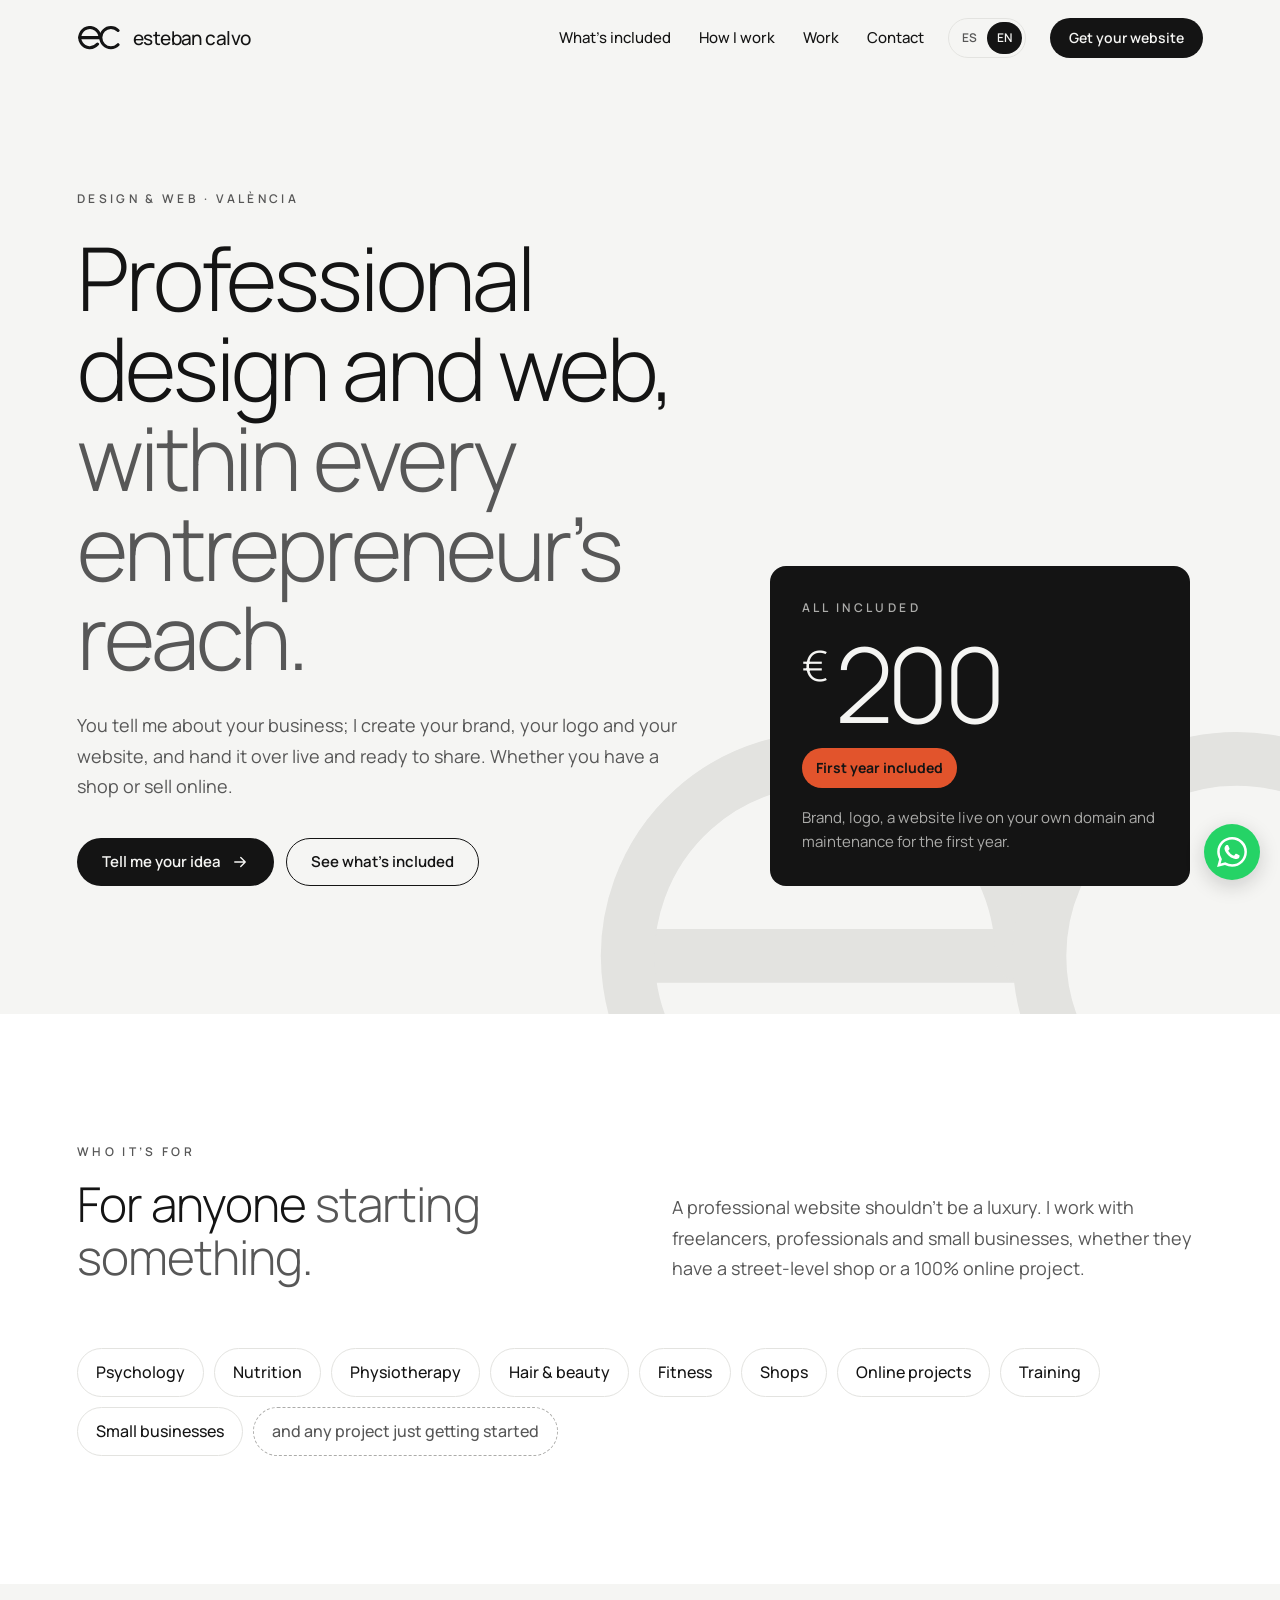
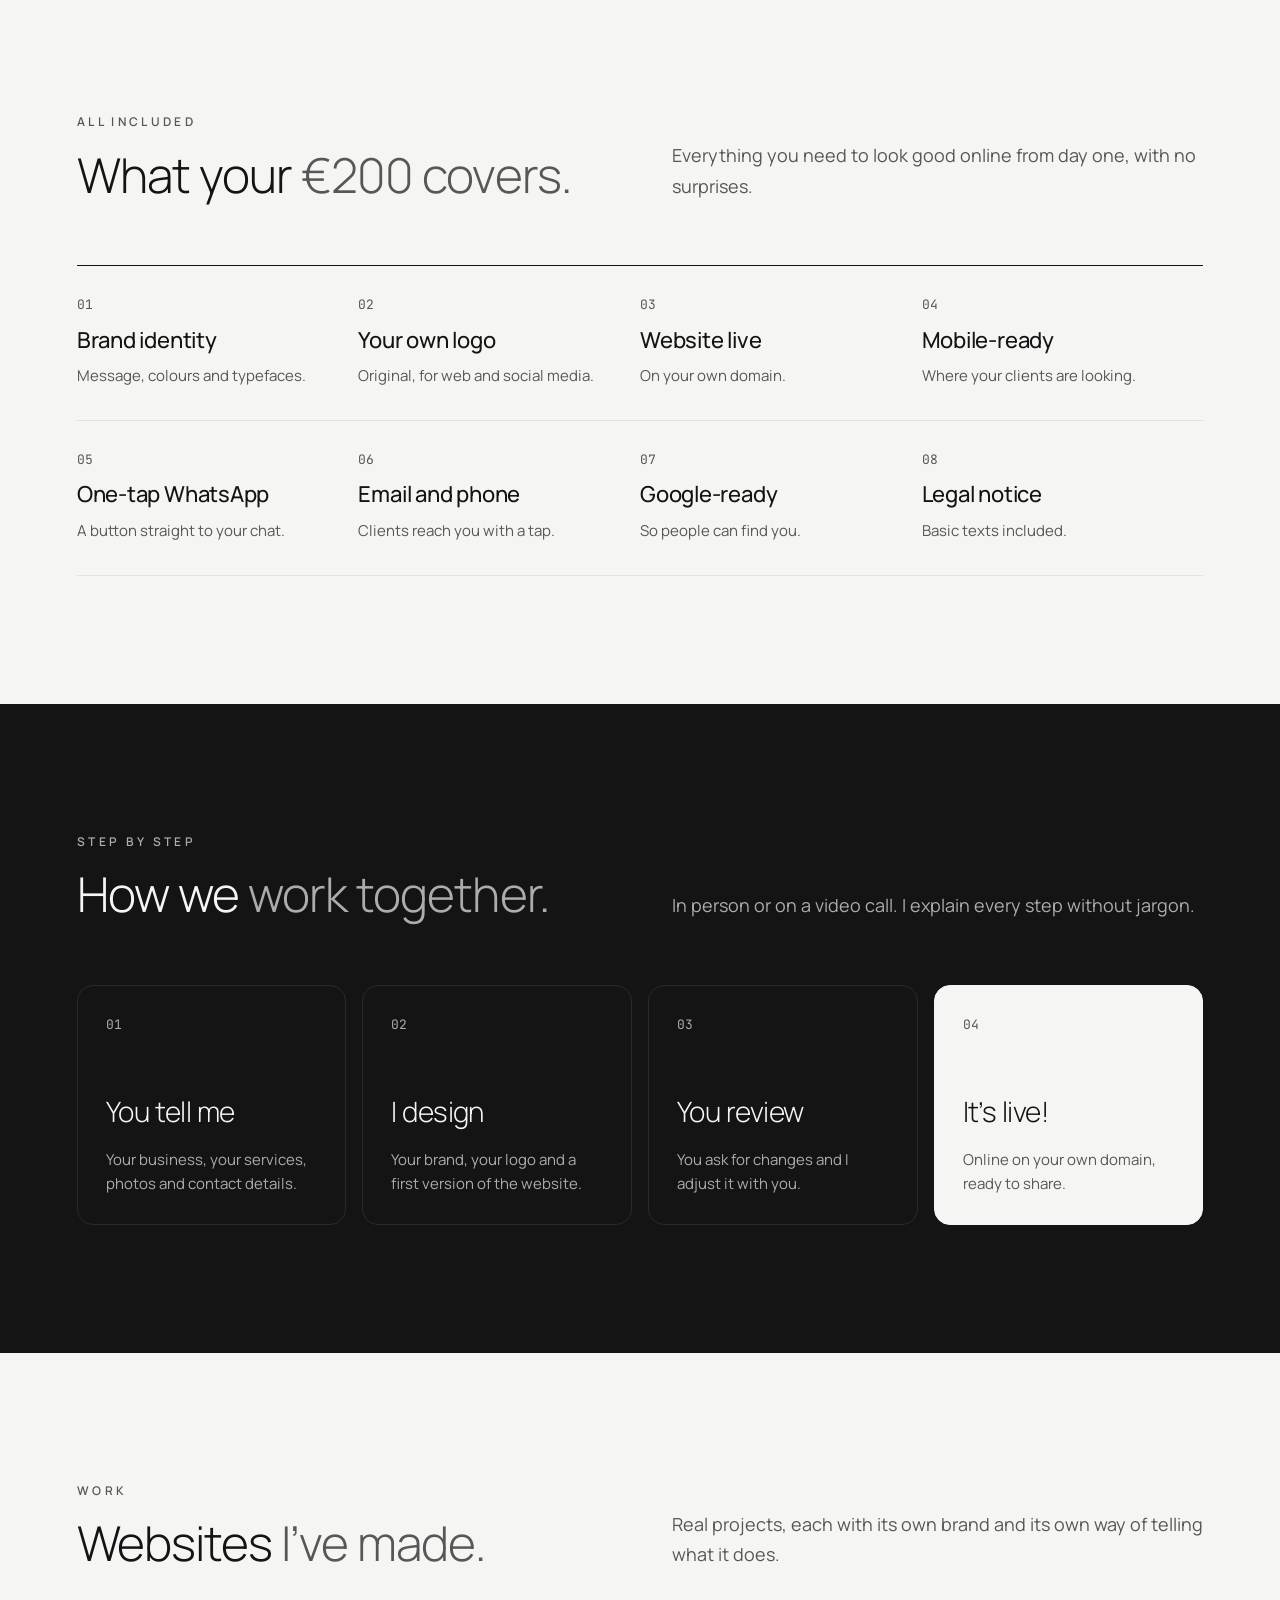
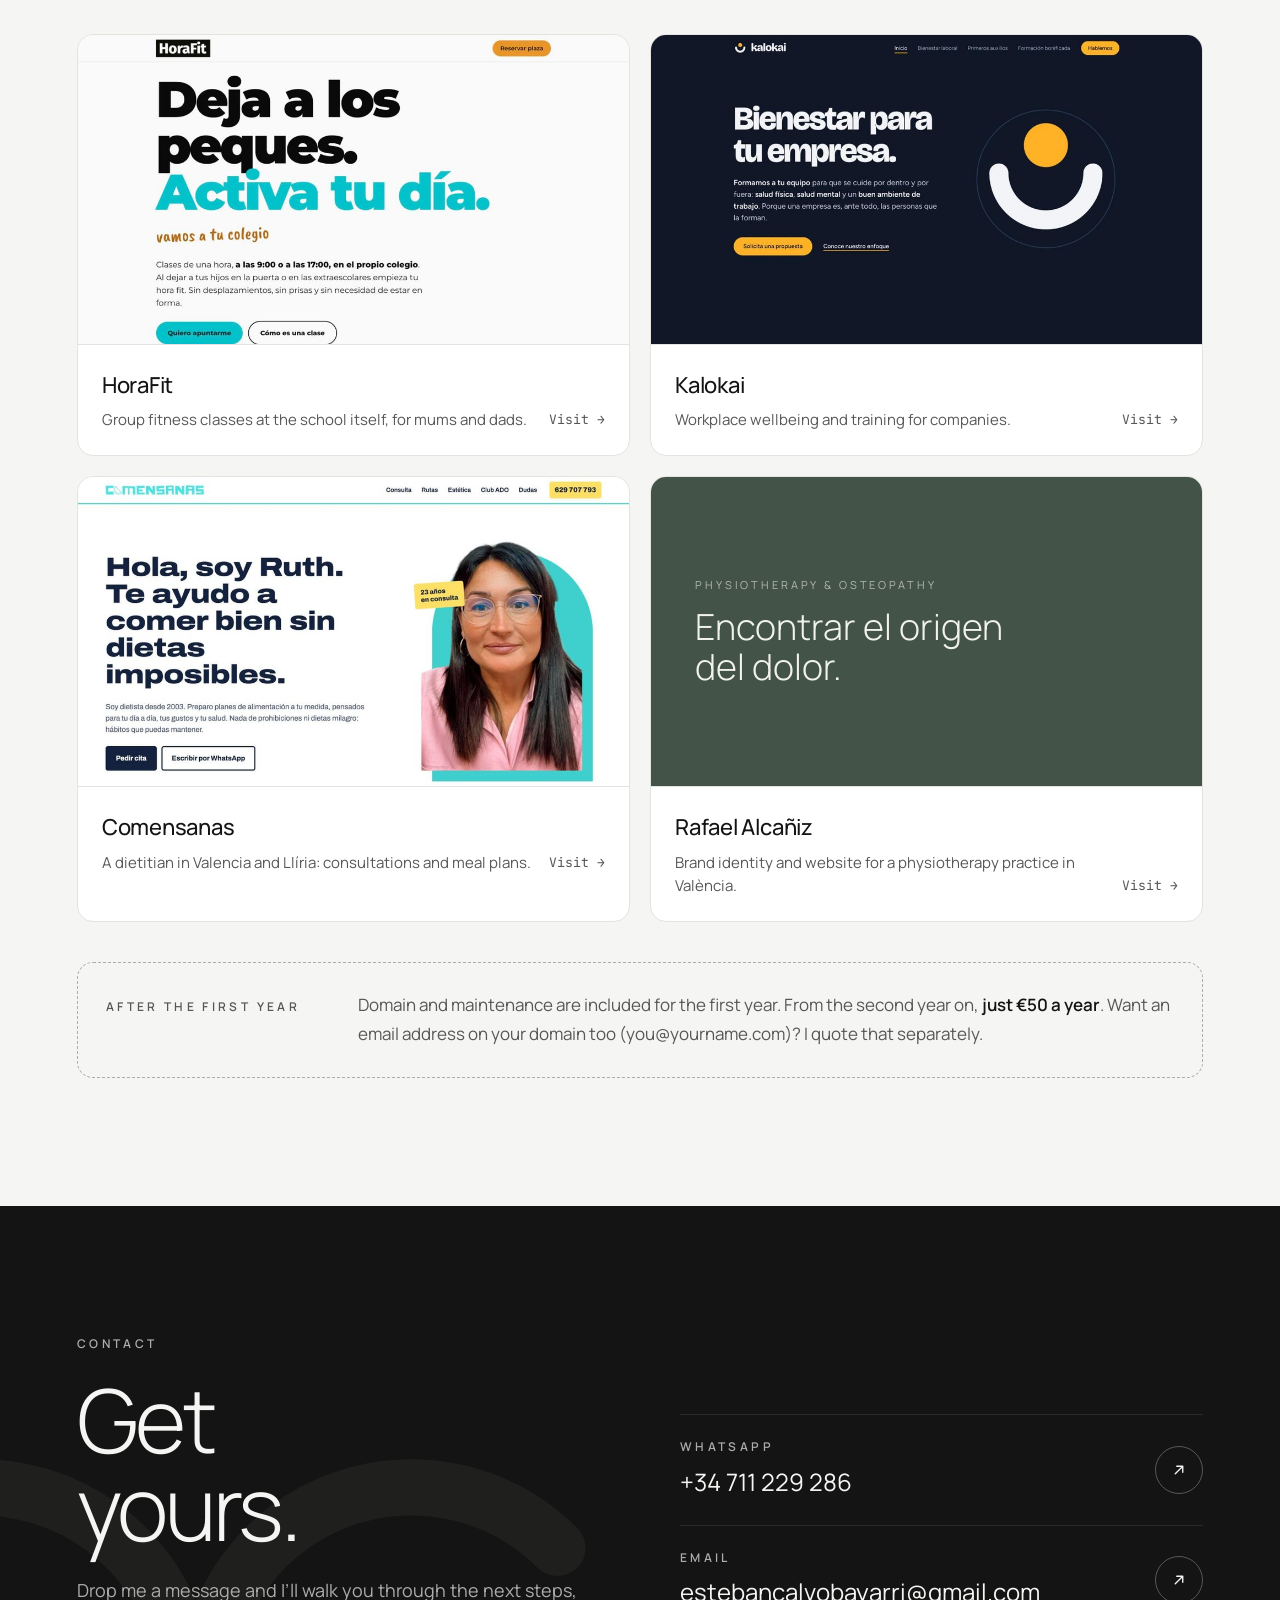
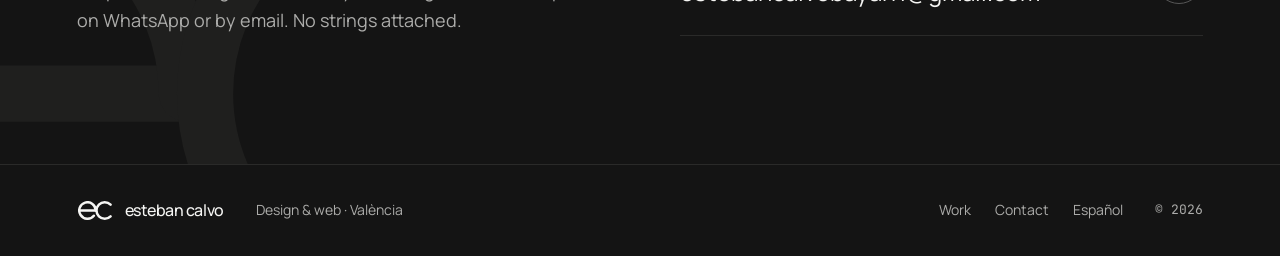
==== en/index.html @ 4e52b142 "Usar el logo oficial de WhatsApp en el botón flotante" ====
<!doctype html>
<html lang="en" class="no-js">
<head>
  <meta charset="utf-8">
  <meta name="viewport" content="width=device-width, initial-scale=1">
  <title>Esteban Calvo · Professional design and web for entrepreneurs</title>
  <meta name="description" content="Brand, logo and a professional website live on your own domain for €200, all included. For freelancers, small businesses and online projects.">
  <meta name="theme-color" content="#F5F5F3">
  <link rel="icon" href="../assets/img/favicon.svg" type="image/svg+xml">
  <link rel="alternate" hreflang="es" href="https://ecwebdesign.es/">
  <link rel="alternate" hreflang="en" href="https://ecwebdesign.es/en/">
  <meta property="og:title" content="Esteban Calvo · Design &amp; web">
  <meta property="og:description" content="Professional design and web, within every entrepreneur’s reach.">
  <meta property="og:type" content="website">
  <link rel="preconnect" href="https://fonts.googleapis.com">
  <link rel="preconnect" href="https://fonts.gstatic.com" crossorigin>
  <link href="https://fonts.googleapis.com/css2?family=Manrope:wght@300;400;500;600;700&family=JetBrains+Mono:wght@400;500&display=swap" rel="stylesheet">
  <link rel="stylesheet" href="../assets/css/tokens.css">
  <link rel="stylesheet" href="../assets/css/styles.css">
</head>
<body>
  <a class="skip" href="#content">Skip to content</a>

  <header class="header">
    <div class="wrap header__in">
      <a class="logo" href="#home" aria-label="esteban calvo, home">
        <svg viewBox="4 16 144 76" aria-hidden="true"><g fill="none" stroke="currentColor" stroke-width="10" stroke-linecap="round"><path d="M13 54H79"/><path d="M79 54A33 33 0 1 0 71.3 75.2"/><path d="M138.3 30.7A33 33 0 1 0 138.3 77.3"/></g></svg>
        <span>esteban calvo</span>
      </a>
      <nav class="nav" aria-label="Main">
        <a href="#included">What’s included</a>
        <a href="#process">How I work</a>
        <a href="#work">Work</a>
        <a href="#contact">Contact</a>
      </nav>
      <div class="lang" aria-label="Language">
        <a href="../" hreflang="es" lang="es">ES</a>
        <span aria-current="true">EN</span>
      </div>
      <a class="btn btn--primary btn--sm" href="#contact">Get your website</a>
      <button class="menu-btn" type="button" aria-expanded="false" aria-controls="mobile-nav" aria-label="Open menu">
        <svg viewBox="0 0 24 24" fill="none" stroke="currentColor" stroke-width="1.8" stroke-linecap="round" aria-hidden="true"><path d="M4 8h16M4 16h16"/></svg>
      </button>
    </div>
    <div class="wrap mobile-nav" id="mobile-nav">
      <a href="#included">What’s included</a>
      <a href="#process">How I work</a>
      <a href="#work">Work</a>
      <a href="#contact">Contact</a>
      <a class="btn btn--primary" href="#contact">Get your website</a>
    </div>
  </header>

  <main id="content">
    <section class="hero" id="home">
      <svg class="hero__mark" viewBox="4 16 144 76" aria-hidden="true"><g fill="none" stroke="currentColor" stroke-width="9" stroke-linecap="round"><path d="M13 54H79"/><path d="M79 54A33 33 0 1 0 71.3 75.2"/><path d="M138.3 30.7A33 33 0 1 0 138.3 77.3"/></g></svg>
      <div class="wrap hero__grid">
        <div>
          <p class="label">Design &amp; web · València</p>
          <h1 class="hero__title">Professional design and web, <span class="soft">within every entrepreneur’s reach.</span></h1>
          <p class="lead">You tell me about your business; I create your brand, your logo and your website, and hand it over live and ready to share. Whether you have a shop or sell online.</p>
          <div class="hero__actions">
            <a class="btn btn--primary" href="#contact">Tell me your idea
              <svg viewBox="0 0 24 24" fill="none" stroke="currentColor" stroke-width="1.8" stroke-linecap="round" stroke-linejoin="round" aria-hidden="true"><path d="M5 12h14M13 6l6 6-6 6"/></svg>
            </a>
            <a class="btn btn--ghost" href="#included">See what’s included</a>
          </div>
        </div>

        <aside class="price reveal" aria-label="Price">
          <span class="label">All included</span>
          <div class="price__amount"><small>€</small>200</div>
          <span class="price__badge">First year included</span>
          <p>Brand, logo, a website live on your own domain and maintenance for the first year.</p>
        </aside>
      </div>
    </section>

    <section class="section section--white" aria-labelledby="t-who">
      <div class="wrap">
        <div class="section-head section-head--split">
          <div>
            <p class="label">Who it’s for</p>
            <h2 class="h2" id="t-who" style="margin-top:16px">For anyone <span class="soft">starting something.</span></h2>
          </div>
          <p class="lead">A professional website shouldn’t be a luxury. I work with freelancers, professionals and small businesses, whether they have a street-level shop or a 100% online project.</p>
        </div>
        <ul class="chips reveal" role="list" style="list-style:none;margin:0;padding:0">
          <li class="chip">Psychology</li>
          <li class="chip">Nutrition</li>
          <li class="chip">Physiotherapy</li>
          <li class="chip">Hair &amp; beauty</li>
          <li class="chip">Fitness</li>
          <li class="chip">Shops</li>
          <li class="chip">Online projects</li>
          <li class="chip">Training</li>
          <li class="chip">Small businesses</li>
          <li class="chip chip--muted">and any project just getting started</li>
        </ul>
      </div>
    </section>

    <section class="section" id="included" aria-labelledby="t-included">
      <div class="wrap">
        <div class="section-head section-head--split">
          <div>
            <p class="label">All included</p>
            <h2 class="h2" id="t-included" style="margin-top:16px">What your <span class="soft">€200 covers.</span></h2>
          </div>
          <p class="lead">Everything you need to look good online from day one, with no surprises.</p>
        </div>
        <div class="features reveal">
          <div class="feature"><span class="mono">01</span><h3>Brand identity</h3><p>Message, colours and typefaces.</p></div>
          <div class="feature"><span class="mono">02</span><h3>Your own logo</h3><p>Original, for web and social media.</p></div>
          <div class="feature"><span class="mono">03</span><h3>Website live</h3><p>On your own domain.</p></div>
          <div class="feature"><span class="mono">04</span><h3>Mobile-ready</h3><p>Where your clients are looking.</p></div>
          <div class="feature"><span class="mono">05</span><h3>One-tap WhatsApp</h3><p>A button straight to your chat.</p></div>
          <div class="feature"><span class="mono">06</span><h3>Email and phone</h3><p>Clients reach you with a tap.</p></div>
          <div class="feature"><span class="mono">07</span><h3>Google-ready</h3><p>So people can find you.</p></div>
          <div class="feature"><span class="mono">08</span><h3>Legal notice</h3><p>Basic texts included.</p></div>
        </div>
      </div>
    </section>

    <section class="section section--dark" id="process" aria-labelledby="t-process">
      <div class="wrap">
        <div class="section-head section-head--split">
          <div>
            <p class="label">Step by step</p>
            <h2 class="h2" id="t-process" style="margin-top:16px">How we <span class="soft">work together.</span></h2>
          </div>
          <p class="lead">In person or on a video call. I explain every step without jargon.</p>
        </div>
        <ol class="steps reveal">
          <li class="step"><span class="step__n">01</span><h3>You tell me</h3><p>Your business, your services, photos and contact details.</p></li>
          <li class="step"><span class="step__n">02</span><h3>I design</h3><p>Your brand, your logo and a first version of the website.</p></li>
          <li class="step"><span class="step__n">03</span><h3>You review</h3><p>You ask for changes and I adjust it with you.</p></li>
          <li class="step"><span class="step__n">04</span><h3>It’s live!</h3><p>Online on your own domain, ready to share.</p></li>
        </ol>
      </div>
    </section>

    <section class="section" id="work" aria-labelledby="t-work">
      <div class="wrap">
        <div class="section-head section-head--split">
          <div>
            <p class="label">Work</p>
            <h2 class="h2" id="t-work" style="margin-top:16px">Websites <span class="soft">I’ve made.</span></h2>
          </div>
          <p class="lead">Real projects, each with its own brand and its own way of telling what it does.</p>
        </div>
        <div class="works">
          <a class="work reveal" href="https://www.hora-fit.es" target="_blank" rel="noopener">
            <div class="work__media"><img src="../img/ejemplo-horafit.jpg" alt="HoraFit website home page" width="1000" height="562" loading="lazy"></div>
            <div class="work__body"><div><h3>HoraFit</h3><p>Group fitness classes at the school itself, for mums and dads.</p></div><span class="work__go">Visit →</span></div>
          </a>
          <a class="work reveal" href="https://www.kalokai.es" target="_blank" rel="noopener">
            <div class="work__media"><img src="../img/ejemplo-kalokai.jpg" alt="Kalokai website home page" width="1000" height="562" loading="lazy"></div>
            <div class="work__body"><div><h3>Kalokai</h3><p>Workplace wellbeing and training for companies.</p></div><span class="work__go">Visit →</span></div>
          </a>
          <a class="work reveal" href="https://estebancalvobayarri.github.io/Comensanas2/" target="_blank" rel="noopener">
            <div class="work__media"><img src="../img/ejemplo-comensanas.jpg" alt="Comensanas website home page" width="1000" height="562" loading="lazy"></div>
            <div class="work__body"><div><h3>Comensanas</h3><p>A dietitian in Valencia and Llíria: consultations and meal plans.</p></div><span class="work__go">Visit →</span></div>
          </a>
          <a class="work reveal" href="https://estebancalvobayarri.github.io/RafaAlca-iz/" target="_blank" rel="noopener">
            <div class="work__media work__media--rafa"><small>Physiotherapy &amp; osteopathy</small><strong>Encontrar el origen<br>del dolor.</strong></div>
            <div class="work__body"><div><h3>Rafael Alcañiz</h3><p>Brand identity and website for a physiotherapy practice in València.</p></div><span class="work__go">Visit →</span></div>
          </a>
        </div>

        <div class="note reveal">
          <span class="label">After the first year</span>
          <p>Domain and maintenance are included for the first year. From the second year on, <strong>just €50 a year</strong>. Want an email address on your domain too (you@yourname.com)? I quote that separately.</p>
        </div>
      </div>
    </section>

    <section class="section section--dark contact" id="contact" aria-labelledby="t-contact">
      <svg class="contact__mark" viewBox="4 16 144 76" aria-hidden="true"><g fill="none" stroke="currentColor" stroke-width="9" stroke-linecap="round"><path d="M13 54H79"/><path d="M79 54A33 33 0 1 0 71.3 75.2"/><path d="M138.3 30.7A33 33 0 1 0 138.3 77.3"/></g></svg>
      <div class="wrap contact__grid">
        <div>
          <p class="label">Contact</p>
          <h2 class="contact__title" id="t-contact">Get<br>yours.</h2>
          <p class="lead">Drop me a message and I’ll walk you through the next steps, on WhatsApp or by email. No strings attached.</p>
        </div>
        <div class="contact__list">
          <a class="contact__row" href="https://wa.me/34711229286?text=Hi%20Esteban%2C%20I%27m%20interested%20in%20a%20website" target="_blank" rel="noopener">
            <div><span class="label">WhatsApp</span><strong>+34 711 229 286</strong></div>
            <span class="contact__arrow" aria-hidden="true"><svg viewBox="0 0 24 24" fill="none" stroke="currentColor" stroke-width="1.8" stroke-linecap="round" stroke-linejoin="round"><path d="M7 17L17 7M9 7h8v8"/></svg></span>
          </a>
          <a class="contact__row" href="mailto:estebancalvobayarri@gmail.com">
            <div><span class="label">Email</span><strong>estebancalvobayarri@gmail.com</strong></div>
            <span class="contact__arrow" aria-hidden="true"><svg viewBox="0 0 24 24" fill="none" stroke="currentColor" stroke-width="1.8" stroke-linecap="round" stroke-linejoin="round"><path d="M7 17L17 7M9 7h8v8"/></svg></span>
          </a>
        </div>
      </div>
    </section>
  </main>

  <footer class="footer">
    <div class="wrap footer__in">
      <a class="logo" href="#home" aria-label="esteban calvo, back to top">
        <svg viewBox="4 16 144 76" aria-hidden="true"><g fill="none" stroke="currentColor" stroke-width="10" stroke-linecap="round"><path d="M13 54H79"/><path d="M79 54A33 33 0 1 0 71.3 75.2"/><path d="M138.3 30.7A33 33 0 1 0 138.3 77.3"/></g></svg>
        <span>esteban calvo</span>
      </a>
      <span>Design &amp; web · València</span>
      <nav aria-label="Footer">
        <a href="#work">Work</a>
        <a href="#contact">Contact</a>
        <a href="../" hreflang="es" lang="es">Español</a>
      </nav>
      <span class="mono">© <span id="year">2026</span></span>
    </div>
  </footer>

  <a class="wa-float" href="https://wa.me/34711229286?text=Hi%20Esteban%2C%20I%27m%20interested%20in%20a%20website" target="_blank" rel="noopener" aria-label="Message on WhatsApp">
    <svg viewBox="0 0 24 24" fill="currentColor" aria-hidden="true" focusable="false"><path d="M17.472 14.382c-.297-.149-1.758-.867-2.03-.967-.273-.099-.471-.148-.67.15-.197.297-.767.966-.94 1.164-.173.199-.347.223-.644.075-.297-.15-1.255-.463-2.39-1.475-.883-.788-1.48-1.761-1.653-2.059-.173-.297-.018-.458.13-.606.134-.133.298-.347.446-.52.149-.174.198-.298.298-.497.099-.198.05-.371-.025-.52-.075-.149-.669-1.612-.916-2.207-.242-.579-.487-.5-.669-.51-.173-.008-.371-.01-.57-.01-.198 0-.52.074-.792.372-.272.297-1.04 1.016-1.04 2.479 0 1.462 1.065 2.875 1.213 3.074.149.198 2.096 3.2 5.077 4.487.709.306 1.262.489 1.694.625.712.227 1.36.195 1.871.118.571-.085 1.758-.719 2.006-1.413.248-.694.248-1.289.173-1.413-.074-.124-.272-.198-.57-.347m-5.421 7.403h-.004a9.87 9.87 0 0 1-5.031-1.378l-.361-.214-3.741.982.998-3.648-.235-.374a9.86 9.86 0 0 1-1.51-5.26c.001-5.45 4.436-9.884 9.888-9.884 2.64 0 5.122 1.03 6.988 2.898a9.825 9.825 0 0 1 2.893 6.994c-.003 5.45-4.437 9.884-9.885 9.884m8.413-18.297A11.815 11.815 0 0 0 12.05 0C5.495 0 .16 5.335.157 11.892c0 2.096.547 4.142 1.588 5.945L.057 24l6.305-1.654a11.882 11.882 0 0 0 5.683 1.448h.005c6.554 0 11.89-5.335 11.893-11.893a11.821 11.821 0 0 0-3.48-8.413Z"/></svg>
  </a>

  <script src="../assets/js/main.js"></script>
</body>
</html>
---- assets/css/tokens.css ----
/* tokens.css · esteban calvo — sacados del Manual de identidad (ed. 01 · 2026) */
:root {
  /* color */
  --ec-tinta: #141414;
  --ec-grafito: #2A2A29;
  --ec-piedra: #575757;
  --ec-niebla: #ACACAA;
  --ec-linea: #E3E3E0;
  --ec-papel: #F5F5F3;
  --ec-blanco: #FFFFFF;
  --ec-senal: #E2542C;
  --ec-senal-texto: #B83D1A;
  --ec-whatsapp: #25D366;

  /* tipografía */
  --ec-sans: "Manrope", system-ui, "Segoe UI", Helvetica, Arial, sans-serif;
  --ec-mono: "JetBrains Mono", ui-monospace, "SFMono-Regular", Menlo, monospace;
  --fs-display: clamp(2.75rem, 7vw, 5.5rem);
  --fs-h2: clamp(2.25rem, 4vw, 3rem);
  --fs-h3: 1.375rem;
  --fs-body: 1.0625rem;
  --fs-label: .75rem;
  --fs-mono: .8125rem;

  /* espacio, forma y movimiento */
  --space: 8px;
  --radius-s: 8px;
  --radius-m: 16px;
  --radius-pill: 999px;
  --max-w: 1200px;
  --gutter: 24px;
  --pad-x: clamp(24px, 6vw, 80px);
  --section-y: clamp(88px, 12vw, 128px);
  --ease: cubic-bezier(.2, .7, .2, 1);
}
---- assets/css/styles.css ----
/* styles.css · esteban calvo · diseño y web */
*, *::before, *::after { box-sizing: border-box; }
html { scroll-behavior: smooth; -webkit-text-size-adjust: 100%; }
@media (prefers-reduced-motion: reduce) { html { scroll-behavior: auto; } * { transition: none !important; } }

body {
  margin: 0;
  background: var(--ec-papel);
  color: var(--ec-tinta);
  font-family: var(--ec-sans);
  font-size: var(--fs-body);
  line-height: 1.7;
  -webkit-font-smoothing: antialiased;
}
img, svg { display: block; max-width: 100%; }
a { color: inherit; }
h1, h2, h3, p { margin: 0; }
:focus-visible { outline: 2px solid var(--ec-senal); outline-offset: 2px; border-radius: 4px; }

.skip { position: absolute; left: -9999px; top: 8px; background: var(--ec-tinta); color: var(--ec-papel); padding: 10px 16px; border-radius: var(--radius-pill); z-index: 100; }
.skip:focus { left: 8px; }

.wrap { width: 100%; max-width: calc(var(--max-w) + 2 * var(--pad-x)); margin: 0 auto; padding: 0 var(--pad-x); }
.section { padding: var(--section-y) 0; }
.section--dark { background: var(--ec-tinta); color: var(--ec-papel); }
.section--white { background: var(--ec-blanco); }

/* ── texto ───────────────────────────── */
.label {
  font-size: var(--fs-label); font-weight: 600; letter-spacing: .28em; text-transform: uppercase;
  color: var(--ec-piedra);
}
.section--dark .label { color: var(--ec-niebla); }
.mono { font-family: var(--ec-mono); font-size: var(--fs-mono); }
.h2 { font-size: var(--fs-h2); font-weight: 300; letter-spacing: -.02em; line-height: 1.1; }
.h2 .soft { color: var(--ec-piedra); }
.section--dark .h2 .soft { color: var(--ec-niebla); }
.lead { font-size: 1.125rem; color: var(--ec-piedra); max-width: 34em; }
.section--dark .lead { color: var(--ec-niebla); }
.section-head { display: grid; gap: 20px; margin-bottom: clamp(40px, 6vw, 64px); }
.section-head--split { grid-template-columns: 1fr; align-items: end; }
@media (min-width: 900px) { .section-head--split { grid-template-columns: 1fr 1fr; gap: 64px; } }

/* ── logo ────────────────────────────── */
.logo { display: inline-flex; align-items: center; gap: 12px; text-decoration: none; color: inherit; white-space: nowrap; }
.logo svg { width: 44px; height: auto; }
.logo span { font-size: 1.1875rem; font-weight: 500; letter-spacing: -.03em; }

/* ── botones ─────────────────────────── */
.btn {
  display: inline-flex; align-items: center; justify-content: center; gap: 10px;
  min-height: 48px; padding: 0 24px; border-radius: var(--radius-pill);
  font: 600 .9375rem/1 var(--ec-sans); text-decoration: none; white-space: nowrap;
  border: 1.5px solid transparent; cursor: pointer;
  transition: background .2s var(--ease), color .2s var(--ease), border-color .2s var(--ease);
}
.btn svg { width: 18px; height: 18px; flex: none; }
.btn--primary { background: var(--ec-tinta); color: var(--ec-papel); }
.btn--primary:hover { background: var(--ec-grafito); }
.btn--ghost { border-color: var(--ec-tinta); color: var(--ec-tinta); }
.btn--ghost:hover { background: var(--ec-tinta); color: var(--ec-papel); }
.btn--light { background: var(--ec-papel); color: var(--ec-tinta); }
.btn--light:hover { background: var(--ec-linea); }
.btn--ghost-light { border-color: var(--ec-niebla); color: var(--ec-papel); }
.btn--ghost-light:hover { border-color: var(--ec-papel); }
.btn--wa { background: var(--ec-whatsapp); color: var(--ec-tinta); }
.btn--wa:hover { background: #1fbe5b; }
.btn--sm { min-height: 40px; padding: 0 18px; font-size: .875rem; }

.link {
  font-weight: 600; text-decoration: underline; text-decoration-color: var(--ec-senal);
  text-decoration-thickness: 2px; text-underline-offset: 5px;
}
.link:hover { color: var(--ec-senal-texto); }

/* ── cabecera ────────────────────────── */
.header {
  position: sticky; top: 0; z-index: 50;
  background: color-mix(in srgb, var(--ec-papel) 88%, transparent);
  backdrop-filter: saturate(1.2) blur(10px); -webkit-backdrop-filter: saturate(1.2) blur(10px);
  border-bottom: 1px solid transparent; transition: border-color .2s var(--ease);
}
.header.is-scrolled { border-bottom-color: var(--ec-linea); }
.header__in { display: flex; align-items: center; gap: 24px; min-height: 76px; }
.nav { display: none; margin-left: auto; gap: 28px; }
.nav a { font-size: .9375rem; font-weight: 500; text-decoration: none; }
.nav a:hover { color: var(--ec-senal-texto); }
.lang { display: inline-flex; border: 1px solid var(--ec-linea); border-radius: var(--radius-pill); padding: 3px; margin-left: auto; }
.lang a, .lang span { font-size: .75rem; font-weight: 600; padding: 6px 10px; border-radius: var(--radius-pill); text-decoration: none; color: var(--ec-piedra); }
.lang [aria-current] { background: var(--ec-tinta); color: var(--ec-papel); }
.header .btn { display: none; }
.menu-btn {
  width: 44px; height: 44px; border-radius: var(--radius-pill); border: 1px solid var(--ec-linea);
  background: transparent; display: inline-flex; align-items: center; justify-content: center; cursor: pointer; color: var(--ec-tinta);
}
.menu-btn svg { width: 20px; height: 20px; }
.mobile-nav { display: none; border-top: 1px solid var(--ec-linea); padding: 8px 0 24px; }
.mobile-nav.is-open { display: block; }
.mobile-nav a { display: block; padding: 14px 0; font-size: 1.25rem; font-weight: 500; text-decoration: none; border-bottom: 1px solid var(--ec-linea); }
.mobile-nav .btn { margin-top: 20px; width: 100%; font-size: 1rem; border-bottom: 0; }
@media (min-width: 960px) {
  .nav { display: flex; }
  .lang { margin-left: 0; }
  .header .btn { display: inline-flex; }
  .menu-btn, .mobile-nav, .mobile-nav.is-open { display: none; }
}

/* ── hero ────────────────────────────── */
.hero { position: relative; overflow: hidden; padding: clamp(56px, 9vw, 112px) 0 clamp(72px, 10vw, 128px); }
.hero__mark {
  position: absolute; right: -12%; bottom: -18%; width: min(70vw, 860px);
  color: var(--ec-linea); pointer-events: none; z-index: 0;
}
.hero__grid { position: relative; z-index: 1; display: grid; gap: 48px; align-items: end; }
@media (min-width: 960px) { .hero__grid { grid-template-columns: 1.45fr 1fr; gap: 64px; } }
.hero__title { font-size: var(--fs-display); font-weight: 300; letter-spacing: -.035em; line-height: 1.02; margin: 24px 0 28px; }
.hero__title .soft { color: var(--ec-piedra); }
.hero__actions { display: flex; flex-wrap: wrap; gap: 12px; margin-top: 36px; }

.price {
  background: var(--ec-tinta); color: var(--ec-papel); border-radius: var(--radius-m);
  padding: 32px; display: grid; gap: 18px; max-width: 420px;
}
.price__amount { display: flex; align-items: flex-start; gap: 6px; font-size: clamp(4.5rem, 10vw, 6.5rem); font-weight: 300; letter-spacing: -.05em; line-height: .9; }
.price__amount small { font-size: .4em; letter-spacing: 0; margin-top: .25em; }
.price__badge { justify-self: start; background: var(--ec-senal); color: var(--ec-tinta); font-size: .875rem; font-weight: 700; letter-spacing: 0; padding: 8px 14px; border-radius: var(--radius-pill); }
.price p { color: var(--ec-niebla); font-size: .9375rem; line-height: 1.6; }
.price .label { color: var(--ec-niebla); }

/* ── para quién ──────────────────────── */
.chips { display: flex; flex-wrap: wrap; gap: 10px; }
.chip { border: 1px solid var(--ec-linea); background: var(--ec-blanco); border-radius: var(--radius-pill); padding: 10px 18px; font-size: 1rem; font-weight: 500; }
.chip--muted { background: transparent; color: var(--ec-piedra); border-style: dashed; border-color: var(--ec-niebla); }

/* ── qué incluye ─────────────────────── */
.features { display: grid; grid-template-columns: 1fr; border-top: 1px solid var(--ec-tinta); }
@media (min-width: 640px) { .features { grid-template-columns: repeat(2, minmax(0, 1fr)); } }
@media (min-width: 1024px) { .features { grid-template-columns: repeat(4, minmax(0, 1fr)); } }
.feature { padding: 28px 24px 32px 0; border-bottom: 1px solid var(--ec-linea); display: grid; gap: 10px; align-content: start; }
.feature .mono { color: var(--ec-piedra); }
.feature h3 { font-size: var(--fs-h3); font-weight: 500; letter-spacing: -.01em; line-height: 1.25; }
.feature p { color: var(--ec-piedra); font-size: .9375rem; line-height: 1.6; }

/* ── cómo funciona ───────────────────── */
.steps { list-style: none; margin: 0; padding: 0; display: grid; gap: 16px; counter-reset: step; }
@media (min-width: 720px) { .steps { grid-template-columns: repeat(2, minmax(0, 1fr)); } }
@media (min-width: 1024px) { .steps { grid-template-columns: repeat(4, minmax(0, 1fr)); } }
.step { border: 1px solid var(--ec-grafito); border-radius: var(--radius-m); padding: 28px; display: grid; gap: 12px; align-content: start; min-height: 220px; }
.step__n { font-family: var(--ec-mono); font-size: var(--fs-mono); color: var(--ec-niebla); }
.step h3 { font-size: 1.75rem; font-weight: 300; letter-spacing: -.02em; margin-top: auto; padding-top: 40px; }
.step p { color: var(--ec-niebla); font-size: .9375rem; line-height: 1.6; }
.step:last-child { background: var(--ec-papel); color: var(--ec-tinta); border-color: var(--ec-papel); }
.step:last-child p, .step:last-child .step__n { color: var(--ec-piedra); }

/* ── trabajos ────────────────────────── */
.works { display: grid; gap: 20px; }
@media (min-width: 720px) { .works { grid-template-columns: repeat(2, minmax(0, 1fr)); } }
.work {
  display: flex; flex-direction: column; background: var(--ec-blanco); border: 1px solid var(--ec-linea);
  border-radius: var(--radius-m); overflow: hidden; text-decoration: none; color: inherit;
  transition: border-color .2s var(--ease), transform .3s var(--ease);
}
.work:hover { border-color: var(--ec-tinta); }
.work:hover .work__go { color: var(--ec-senal-texto); }
.work__media { aspect-ratio: 16 / 9; background: var(--ec-linea); overflow: hidden; border-bottom: 1px solid var(--ec-linea); }
.work__media img { width: 100%; height: 100%; object-fit: cover; object-position: top; transition: transform .6s var(--ease); }
.work:hover .work__media img { transform: scale(1.02); }
.work__media--rafa {
  background: #435347; color: #F1F2EF; display: flex; flex-direction: column; justify-content: center; gap: 12px; padding: 8%;
}
.work__media--rafa small { font-size: .6875rem; letter-spacing: .26em; color: #B4B8B2; text-transform: uppercase; }
.work__media--rafa strong { font-size: clamp(1.5rem, 3vw, 2.25rem); font-weight: 300; line-height: 1.12; }
.work__body { display: flex; justify-content: space-between; align-items: flex-end; gap: 16px; padding: 22px 24px 24px; }
.work__body h3 { font-size: var(--fs-h3); font-weight: 500; letter-spacing: -.01em; }
.work__body p { color: var(--ec-piedra); font-size: .9375rem; line-height: 1.55; margin-top: 4px; }
.work__go { font-family: var(--ec-mono); font-size: var(--fs-mono); white-space: nowrap; color: var(--ec-piedra); }

.note {
  margin-top: 40px; display: grid; gap: 8px; padding: 28px; border-radius: var(--radius-m);
  border: 1px dashed var(--ec-niebla);
}
@media (min-width: 900px) { .note { grid-template-columns: 220px 1fr; gap: 32px; align-items: baseline; } }
.note p { color: var(--ec-piedra); }
.note strong { color: var(--ec-tinta); font-weight: 600; }

/* ── contacto ────────────────────────── */
.contact { position: relative; overflow: hidden; }
.contact__mark { position: absolute; left: -22%; bottom: -30%; width: min(80vw, 900px); color: #1F1F1E; pointer-events: none; }
.contact__grid { position: relative; display: grid; gap: 56px; }
@media (min-width: 960px) { .contact__grid { grid-template-columns: 1fr 1fr; gap: 80px; align-items: end; } }
.contact__title { font-size: clamp(3rem, 8vw, 5.5rem); font-weight: 300; letter-spacing: -.035em; line-height: 1; margin: 20px 0 24px; }
.contact__list { display: grid; border-top: 1px solid var(--ec-grafito); }
.contact__row {
  display: grid; grid-template-columns: 1fr auto; align-items: center; gap: 16px; padding: 22px 0;
  border-bottom: 1px solid var(--ec-grafito); text-decoration: none; color: var(--ec-papel);
}
.contact__row .label { display: block; margin-bottom: 4px; }
.contact__row strong { font-size: clamp(1.125rem, 2.4vw, 1.5rem); font-weight: 400; word-break: break-word; }
.contact__row:hover strong { color: var(--ec-niebla); }
.contact__arrow { width: 48px; height: 48px; border-radius: var(--radius-pill); border: 1px solid var(--ec-piedra); display: inline-flex; align-items: center; justify-content: center; transition: background .2s var(--ease); }
.contact__row:hover .contact__arrow { background: var(--ec-papel); color: var(--ec-tinta); }
.contact__arrow svg { width: 18px; height: 18px; }

/* ── pie ─────────────────────────────── */
.footer { background: var(--ec-tinta); color: var(--ec-niebla); border-top: 1px solid var(--ec-grafito); padding: 32px 0; font-size: .875rem; }
.footer__in { display: flex; flex-wrap: wrap; align-items: center; gap: 16px 32px; }
.footer .logo { color: var(--ec-papel); }
.footer .logo svg { width: 36px; }
.footer .logo span { font-size: 1rem; }
.footer nav { display: flex; gap: 24px; margin-left: auto; flex-wrap: wrap; }
.footer a { text-decoration: none; }
.footer a:hover { color: var(--ec-papel); }

/* ── whatsapp flotante ───────────────── */
.wa-float {
  position: fixed; right: 20px; bottom: 20px; z-index: 60;
  width: 56px; height: 56px; border-radius: var(--radius-pill); background: var(--ec-whatsapp); color: #fff;
  display: inline-flex; align-items: center; justify-content: center; box-shadow: 0 6px 20px rgba(20, 20, 20, .18);
}
.wa-float svg { width: 30px; height: 30px; display: block; flex-shrink: 0; }

/* ── aparición suave ─────────────────── */
.reveal { opacity: 0; transform: translateY(16px); transition: opacity .7s var(--ease), transform .7s var(--ease); }
.reveal.is-in { opacity: 1; transform: none; }
@media (prefers-reduced-motion: reduce) { .reveal { opacity: 1; transform: none; } }
.no-js .reveal { opacity: 1; transform: none; }
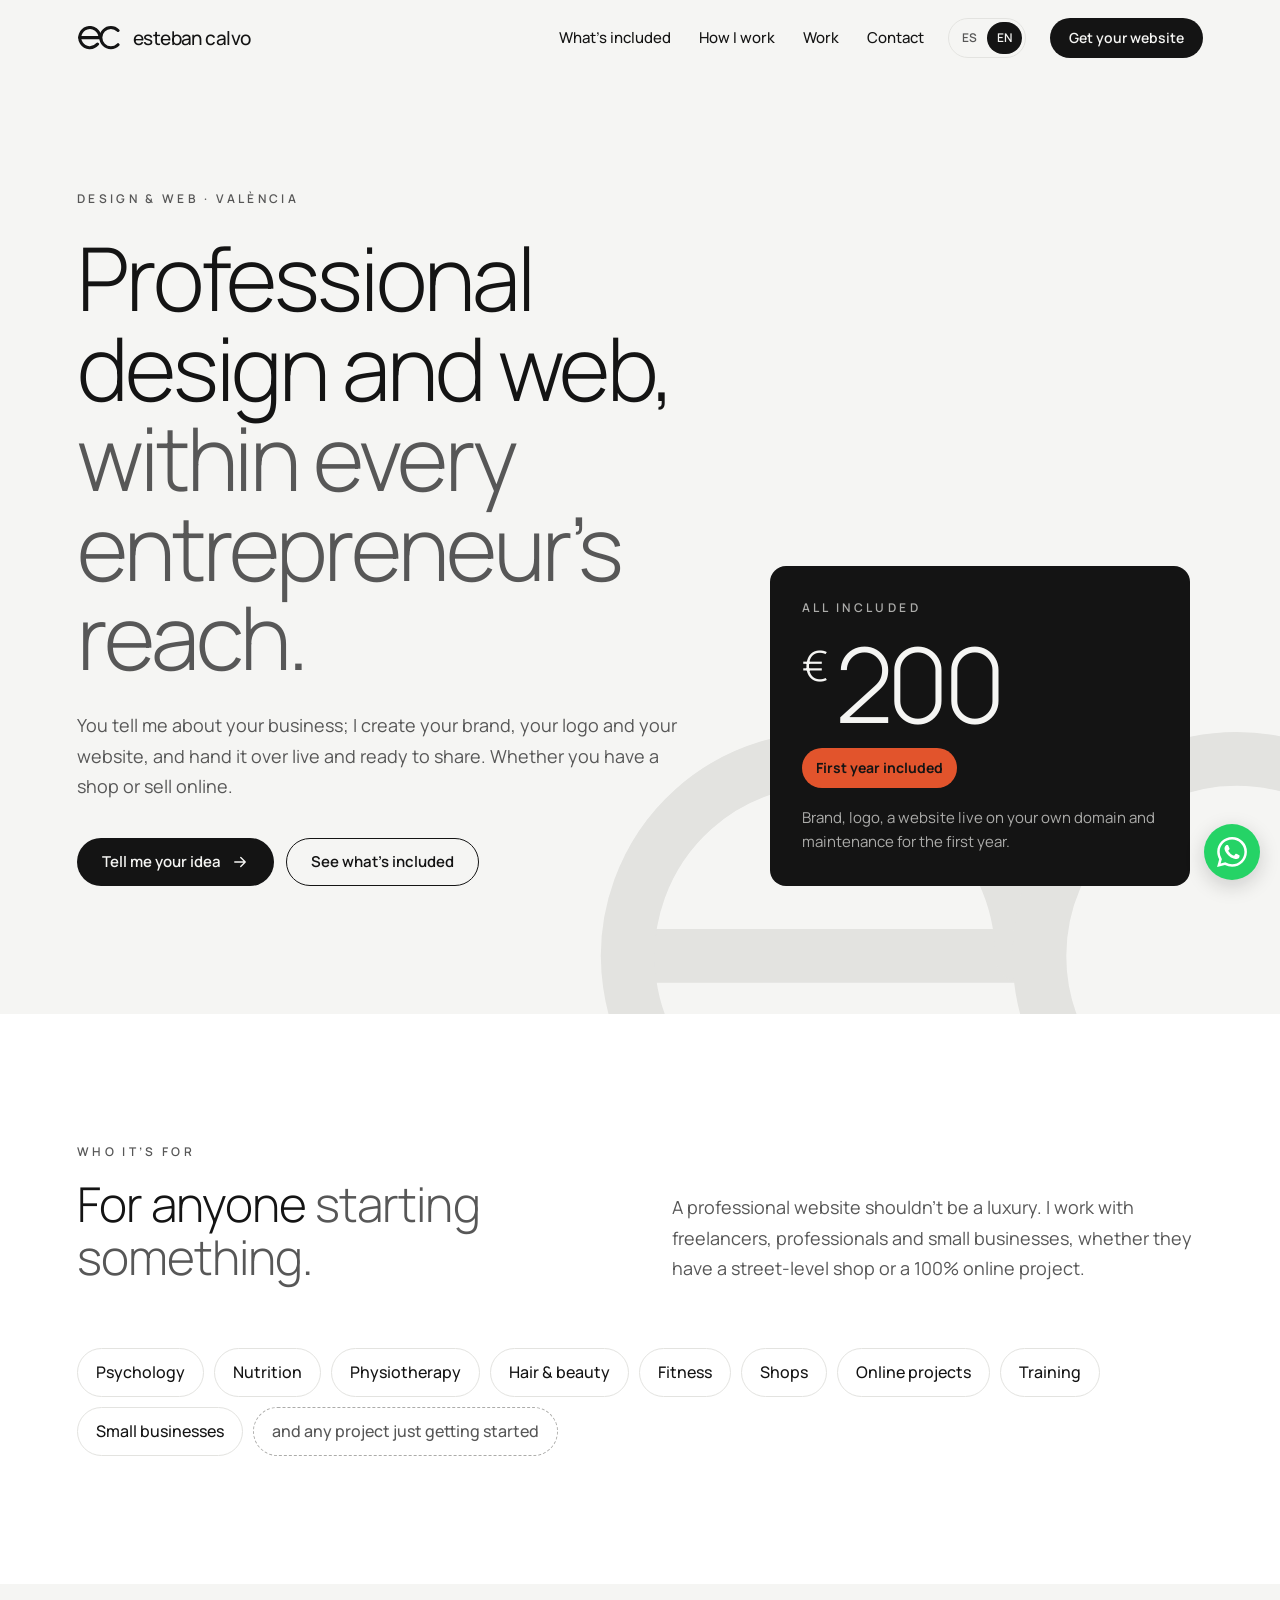
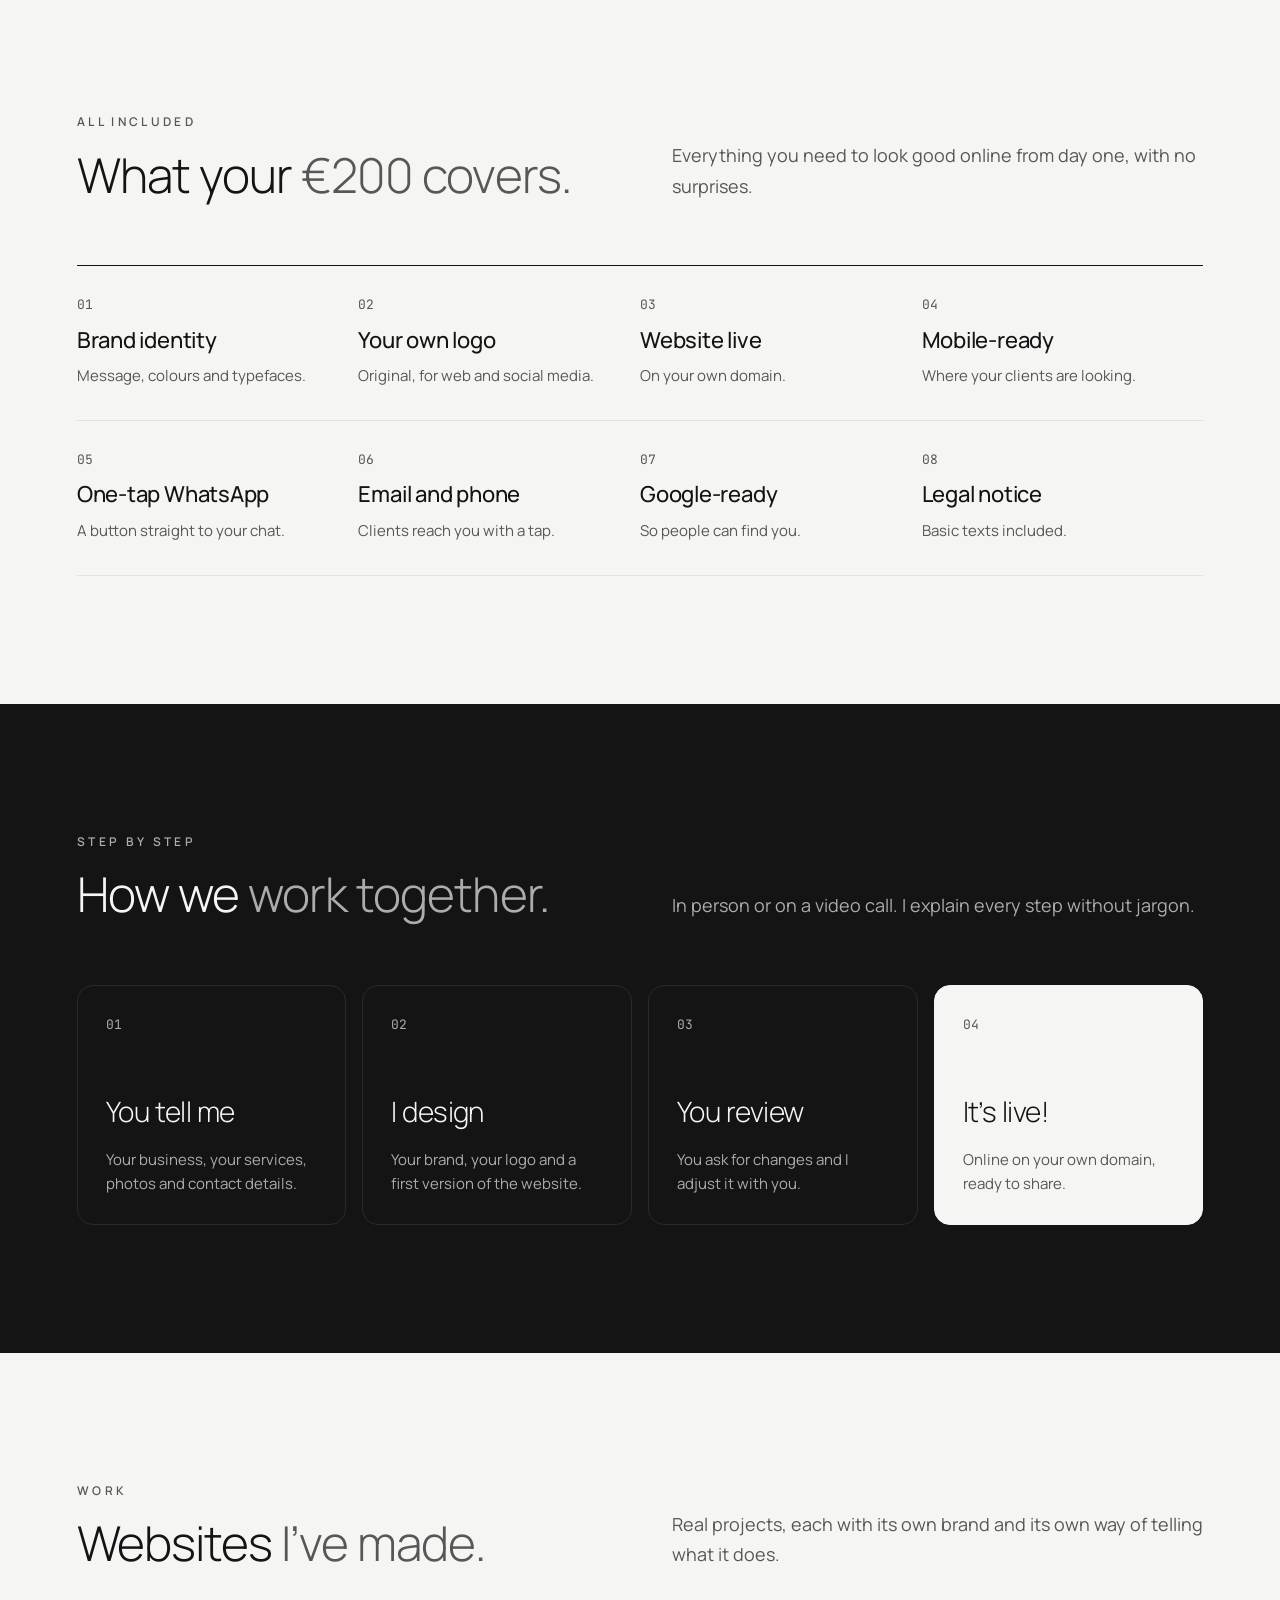
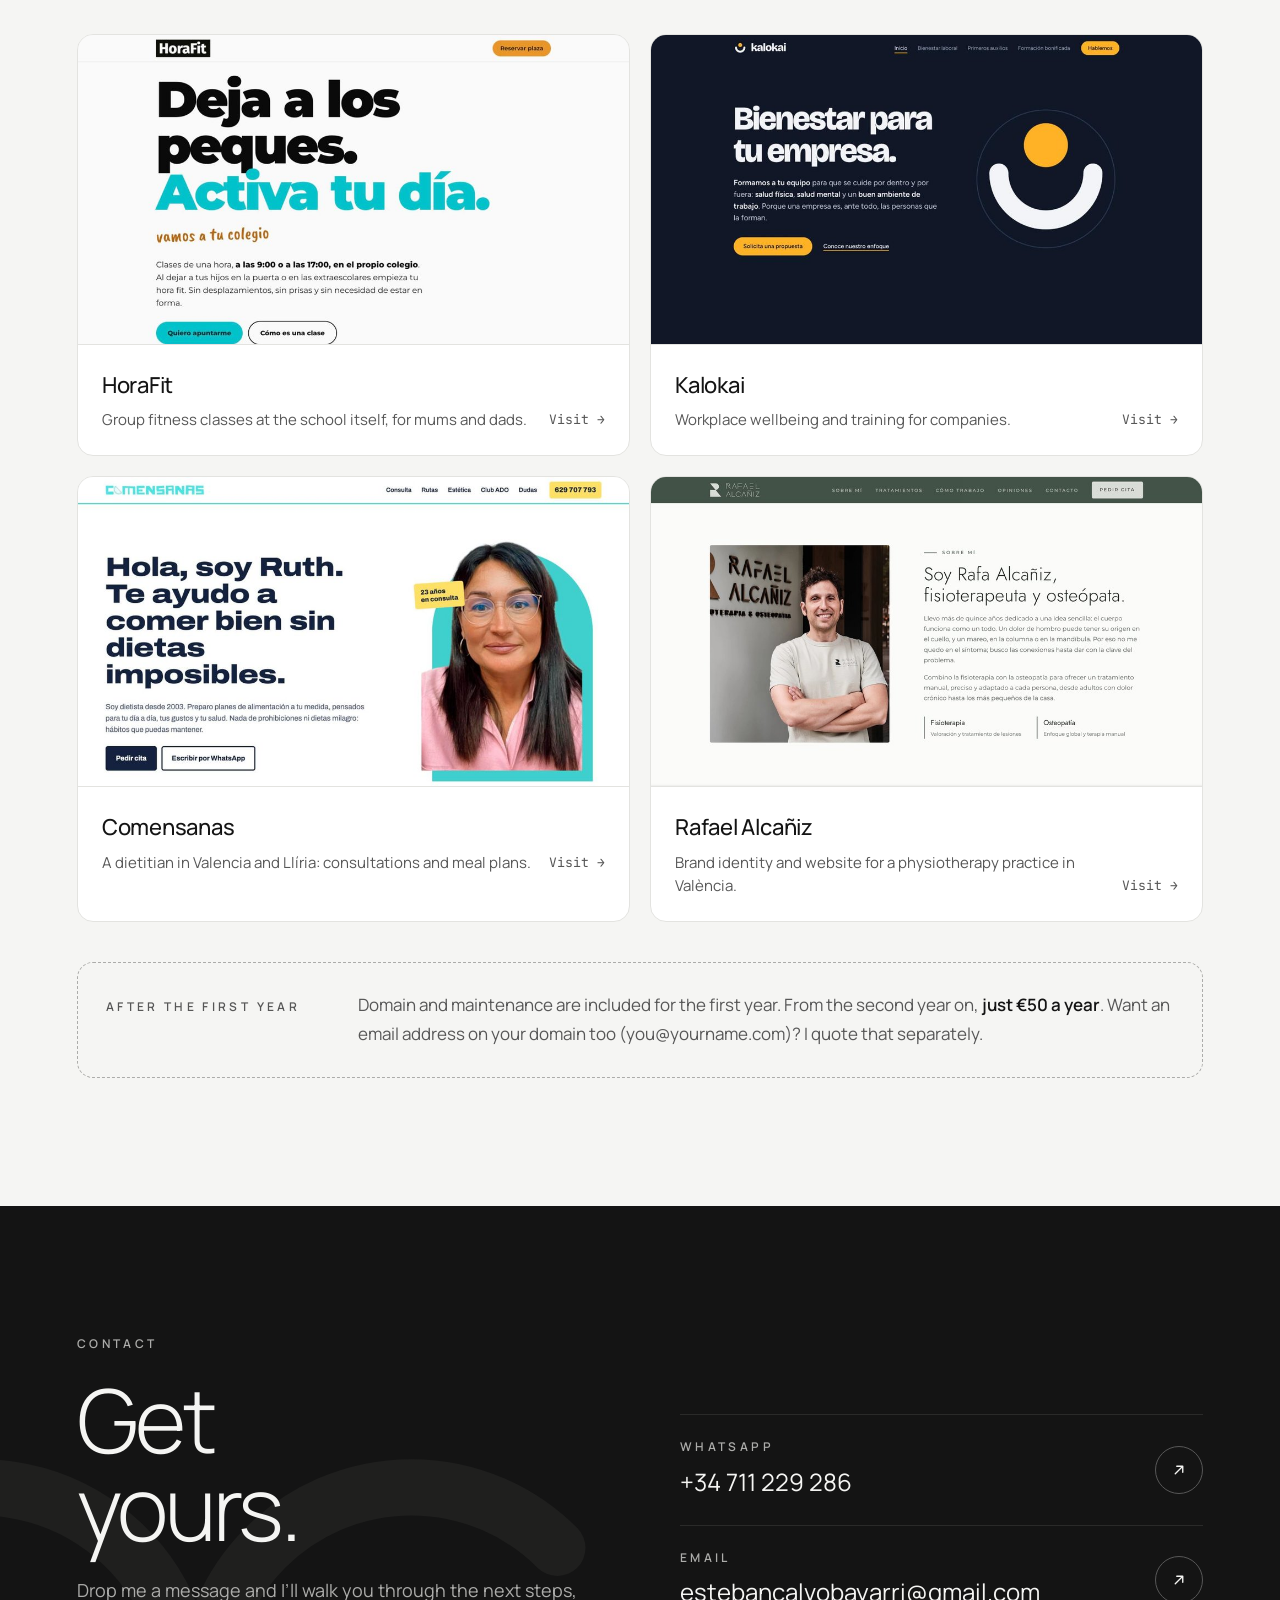
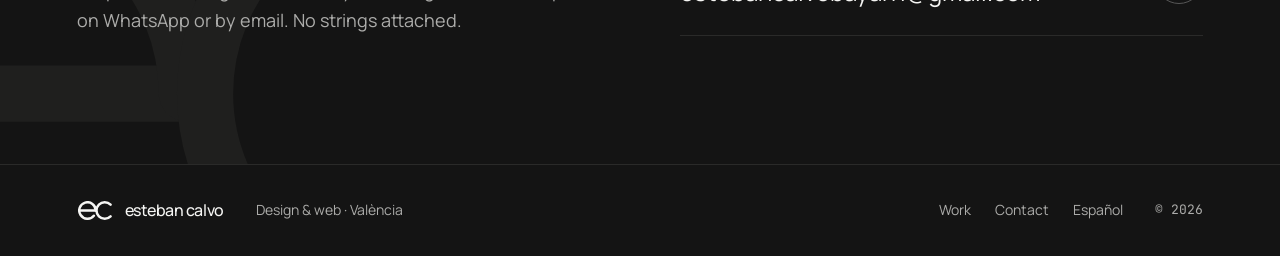
==== commit 41948170: "Usar captura de la cabecera y «Sobre mí» en el ejemplo de Rafa Alcañiz Co-Authored-By: Claude Opus 5" ====
--- a/en/index.html
+++ b/en/index.html
@@ -12,6 +12,15 @@
   <meta property="og:title" content="Esteban Calvo · Design &amp; web">
   <meta property="og:description" content="Professional design and web, within every entrepreneur’s reach.">
   <meta property="og:type" content="website">
+  <meta property="og:url" content="https://ecwebdesign.es/en/">
+  <meta property="og:site_name" content="Esteban Calvo · Design &amp; web">
+  <meta property="og:locale" content="en_GB">
+  <meta property="og:image" content="https://ecwebdesign.es/assets/img/og-image-en.jpg">
+  <meta property="og:image:type" content="image/jpeg">
+  <meta property="og:image:width" content="1200">
+  <meta property="og:image:height" content="630">
+  <meta property="og:image:alt" content="Esteban Calvo · Professional design and web, within every entrepreneur’s reach. All included for €200.">
+  <meta name="twitter:card" content="summary_large_image">
   <link rel="preconnect" href="https://fonts.googleapis.com">
   <link rel="preconnect" href="https://fonts.gstatic.com" crossorigin>
   <link href="https://fonts.googleapis.com/css2?family=Manrope:wght@300;400;500;600;700&family=JetBrains+Mono:wght@400;500&display=swap" rel="stylesheet">
@@ -163,7 +172,7 @@
             <div class="work__body"><div><h3>Comensanas</h3><p>A dietitian in Valencia and Llíria: consultations and meal plans.</p></div><span class="work__go">Visit →</span></div>
           </a>
           <a class="work reveal" href="https://estebancalvobayarri.github.io/RafaAlca-iz/" target="_blank" rel="noopener">
-            <div class="work__media work__media--rafa"><small>Physiotherapy &amp; osteopathy</small><strong>Encontrar el origen<br>del dolor.</strong></div>
+            <div class="work__media"><img src="../img/ejemplo-rafa.jpg" alt="“About me” section of Rafael Alcañiz’s website" width="1000" height="562" loading="lazy"></div>
             <div class="work__body"><div><h3>Rafael Alcañiz</h3><p>Brand identity and website for a physiotherapy practice in València.</p></div><span class="work__go">Visit →</span></div>
           </a>
         </div>
--- a/assets/css/styles.css
+++ b/assets/css/styles.css
@@ -94,7 +94,7 @@
   background: transparent; display: inline-flex; align-items: center; justify-content: center; cursor: pointer; color: var(--ec-tinta);
 }
 .menu-btn svg { width: 20px; height: 20px; }
-.mobile-nav { display: none; border-top: 1px solid var(--ec-linea); padding: 8px 0 24px; }
+.mobile-nav { display: none; border-top: 1px solid var(--ec-linea); padding-top: 8px; padding-bottom: 24px; }
 .mobile-nav.is-open { display: block; }
 .mobile-nav a { display: block; padding: 14px 0; font-size: 1.25rem; font-weight: 500; text-decoration: none; border-bottom: 1px solid var(--ec-linea); }
 .mobile-nav .btn { margin-top: 20px; width: 100%; font-size: 1rem; border-bottom: 0; }
@@ -165,11 +165,6 @@
 .work__media { aspect-ratio: 16 / 9; background: var(--ec-linea); overflow: hidden; border-bottom: 1px solid var(--ec-linea); }
 .work__media img { width: 100%; height: 100%; object-fit: cover; object-position: top; transition: transform .6s var(--ease); }
 .work:hover .work__media img { transform: scale(1.02); }
-.work__media--rafa {
-  background: #435347; color: #F1F2EF; display: flex; flex-direction: column; justify-content: center; gap: 12px; padding: 8%;
-}
-.work__media--rafa small { font-size: .6875rem; letter-spacing: .26em; color: #B4B8B2; text-transform: uppercase; }
-.work__media--rafa strong { font-size: clamp(1.5rem, 3vw, 2.25rem); font-weight: 300; line-height: 1.12; }
 .work__body { display: flex; justify-content: space-between; align-items: flex-end; gap: 16px; padding: 22px 24px 24px; }
 .work__body h3 { font-size: var(--fs-h3); font-weight: 500; letter-spacing: -.01em; }
 .work__body p { color: var(--ec-piedra); font-size: .9375rem; line-height: 1.55; margin-top: 4px; }
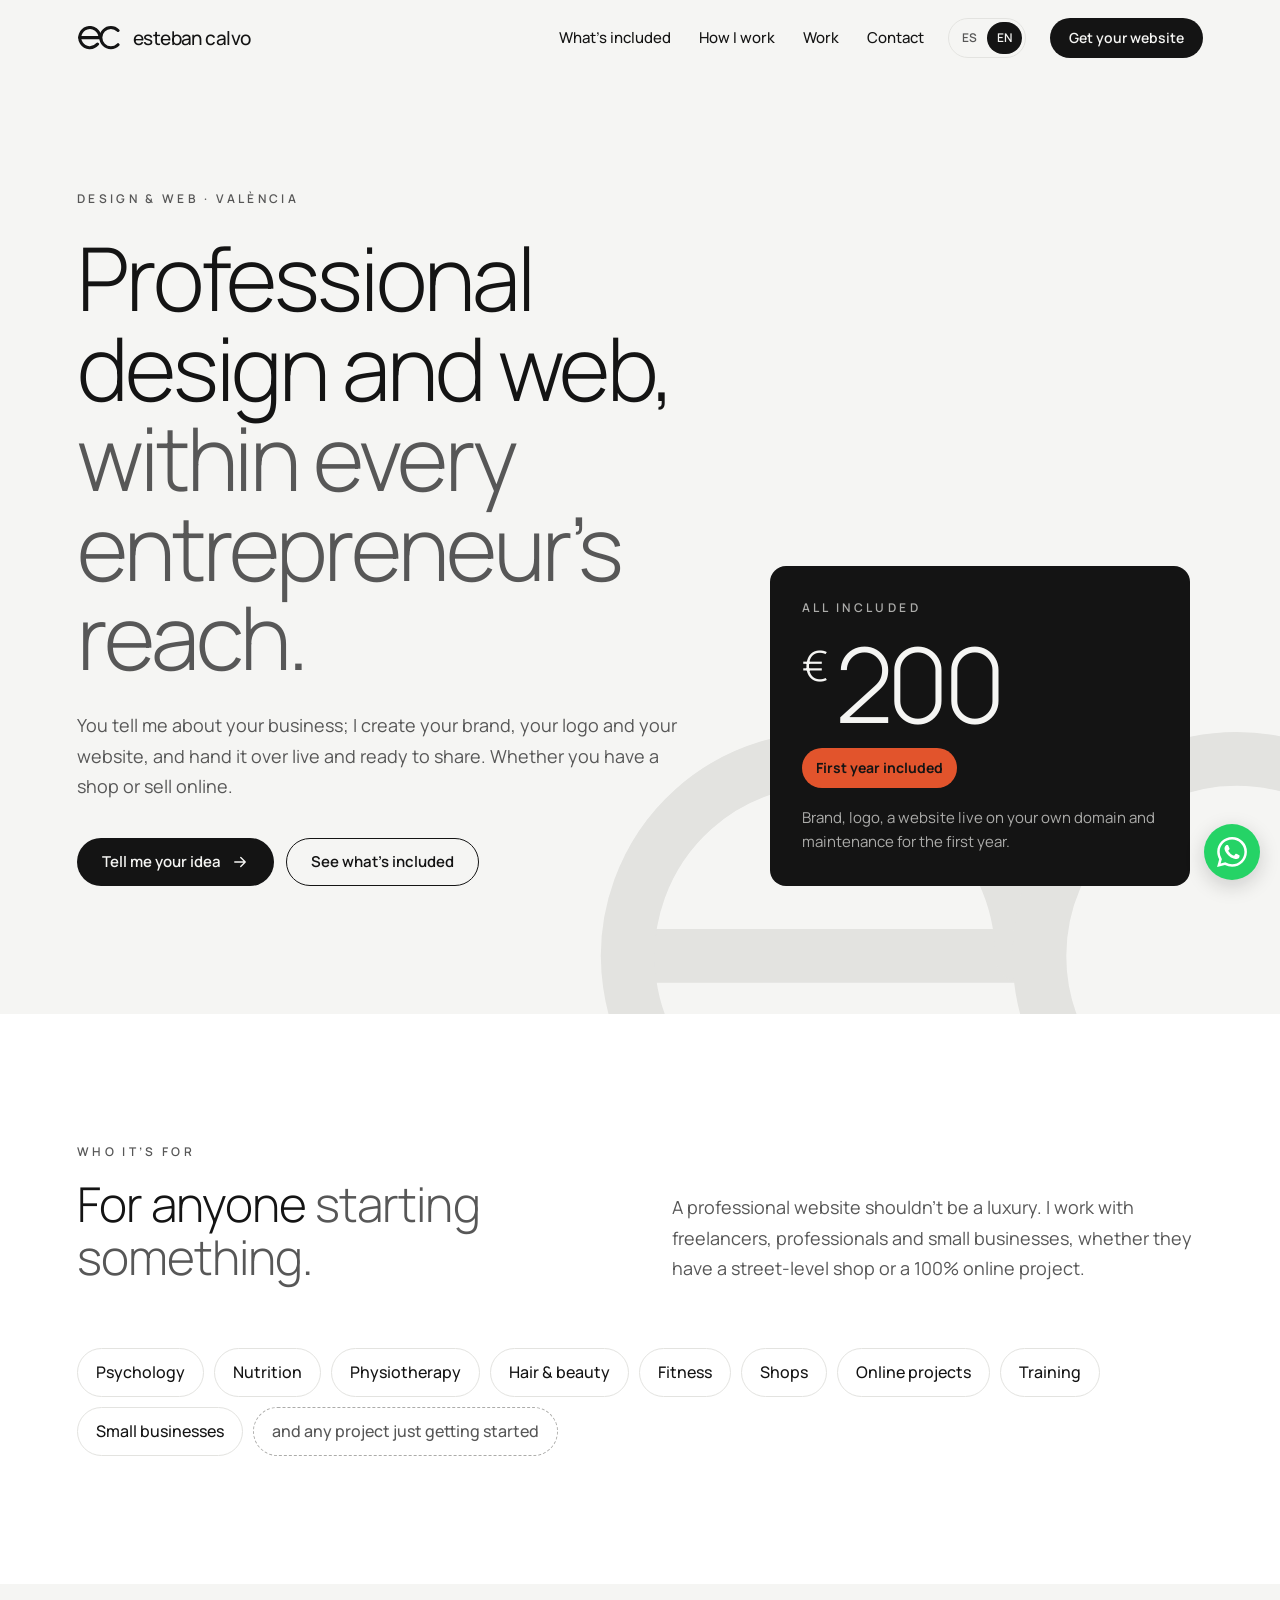
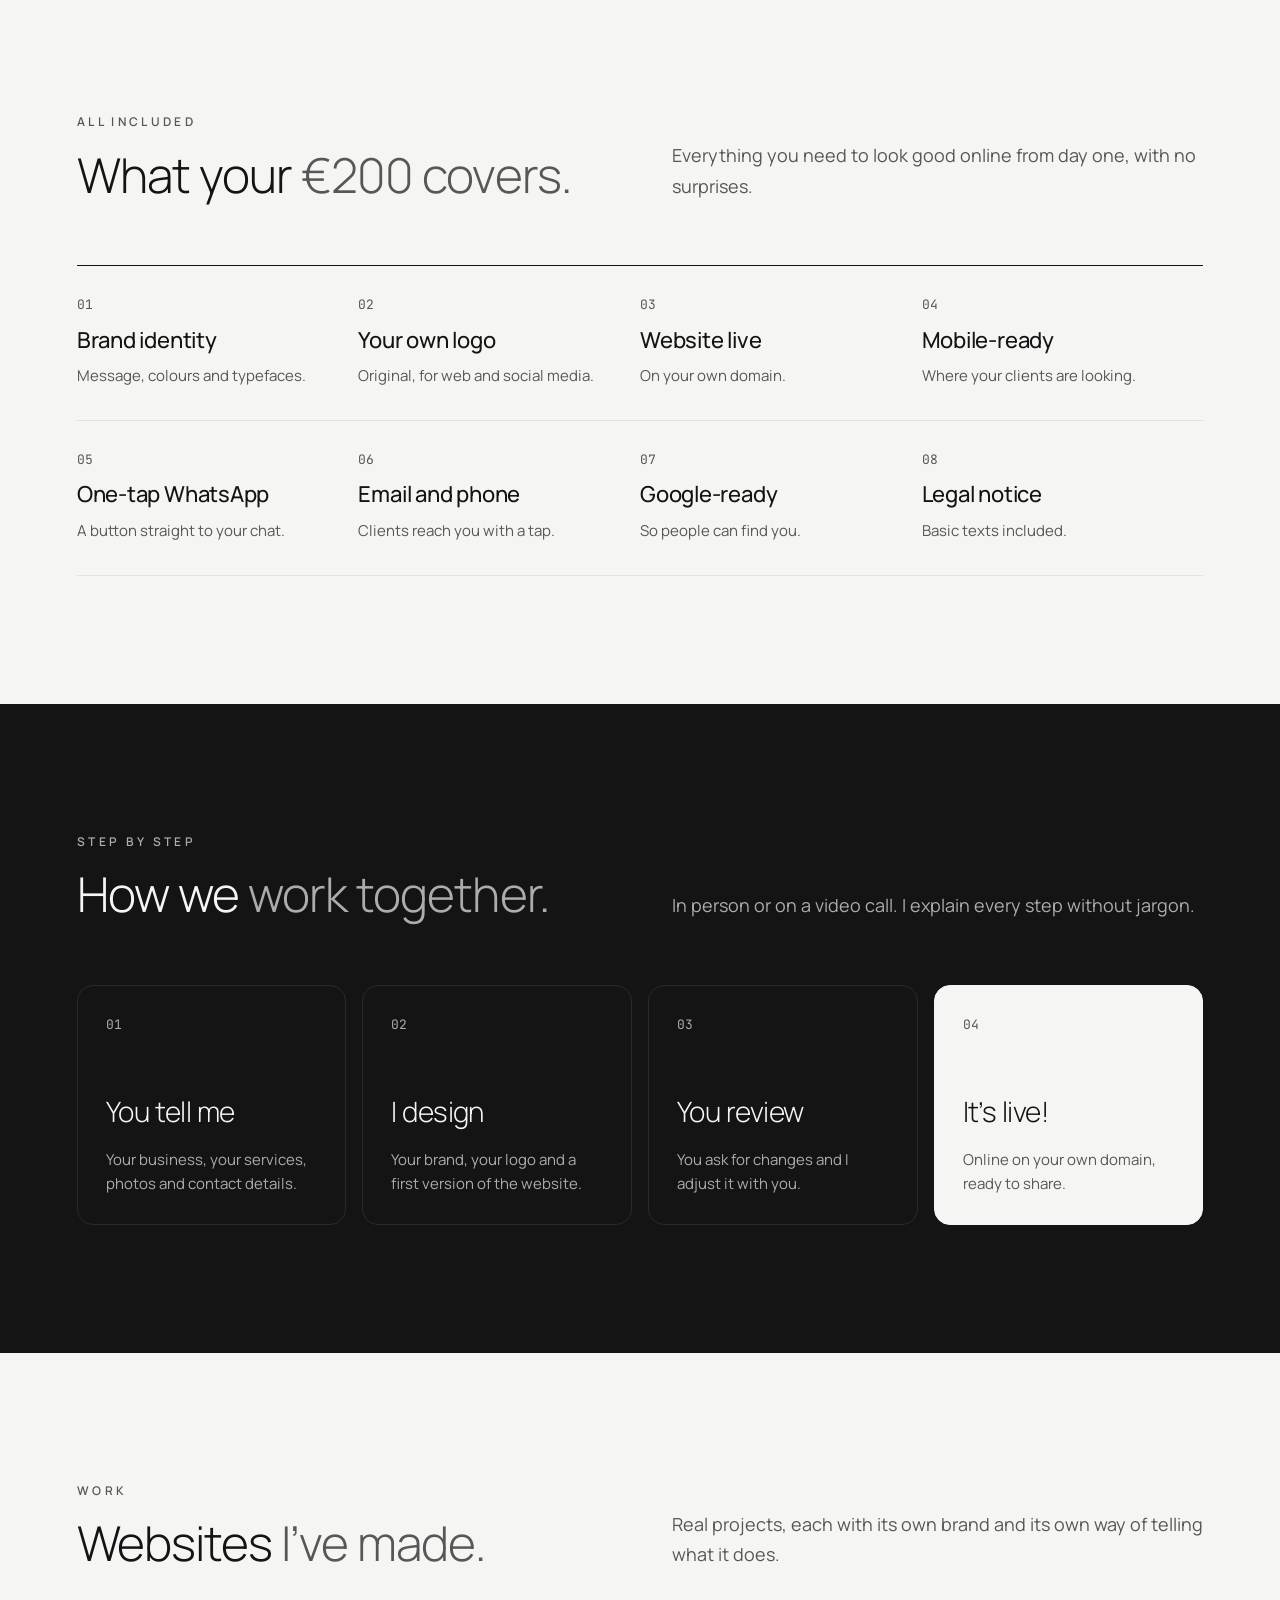
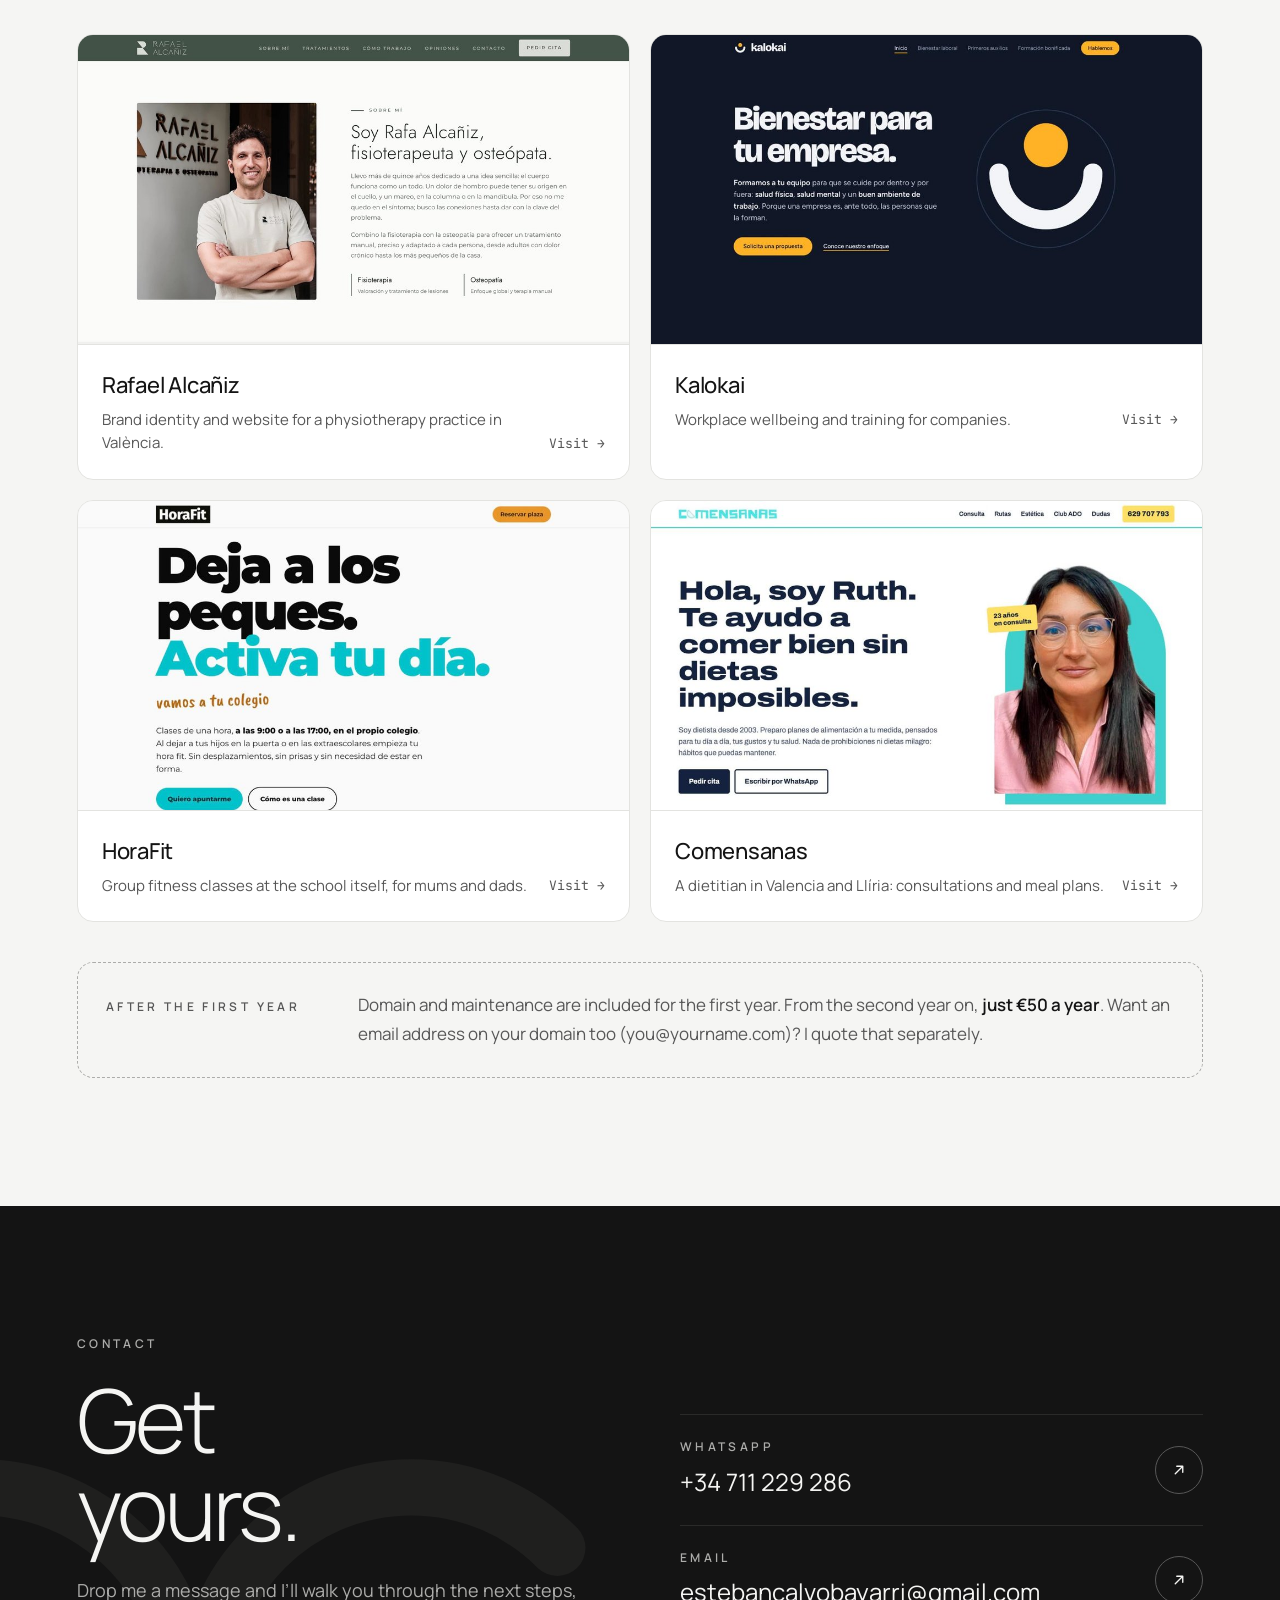
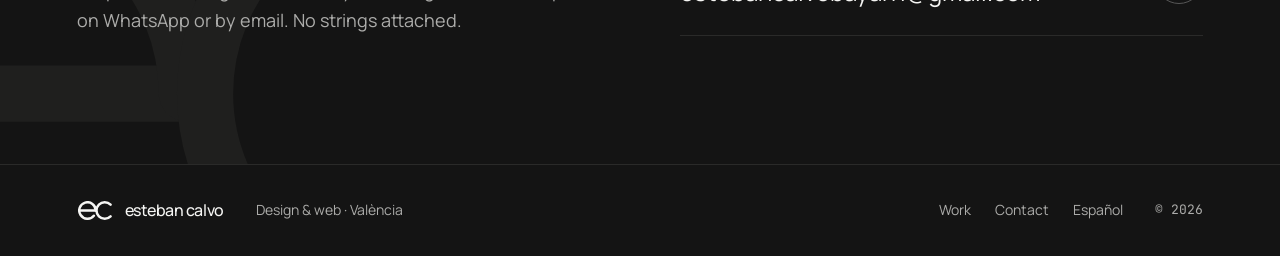
==== commit 5c9c822f: "Reordenar ejemplos: Rafa Alcañiz, Kalokai, HoraFit, Comensanas Co-Authored-By: Claude Opus 5.5 <nore" ====
--- a/en/index.html
+++ b/en/index.html
@@ -159,21 +159,21 @@
           <p class="lead">Real projects, each with its own brand and its own way of telling what it does.</p>
         </div>
         <div class="works">
+          <a class="work reveal" href="https://estebancalvobayarri.github.io/RafaAlca-iz/" target="_blank" rel="noopener">
+            <div class="work__media"><img src="../img/ejemplo-rafa.jpg" alt="“About me” section of Rafael Alcañiz’s website" width="1000" height="562" loading="lazy"></div>
+            <div class="work__body"><div><h3>Rafael Alcañiz</h3><p>Brand identity and website for a physiotherapy practice in València.</p></div><span class="work__go">Visit →</span></div>
+          </a>
+          <a class="work reveal" href="https://www.kalokai.es" target="_blank" rel="noopener">
+            <div class="work__media"><img src="../img/ejemplo-kalokai.jpg" alt="Kalokai website home page" width="1000" height="562" loading="lazy"></div>
+            <div class="work__body"><div><h3>Kalokai</h3><p>Workplace wellbeing and training for companies.</p></div><span class="work__go">Visit →</span></div>
+          </a>
           <a class="work reveal" href="https://www.hora-fit.es" target="_blank" rel="noopener">
             <div class="work__media"><img src="../img/ejemplo-horafit.jpg" alt="HoraFit website home page" width="1000" height="562" loading="lazy"></div>
             <div class="work__body"><div><h3>HoraFit</h3><p>Group fitness classes at the school itself, for mums and dads.</p></div><span class="work__go">Visit →</span></div>
           </a>
-          <a class="work reveal" href="https://www.kalokai.es" target="_blank" rel="noopener">
-            <div class="work__media"><img src="../img/ejemplo-kalokai.jpg" alt="Kalokai website home page" width="1000" height="562" loading="lazy"></div>
-            <div class="work__body"><div><h3>Kalokai</h3><p>Workplace wellbeing and training for companies.</p></div><span class="work__go">Visit →</span></div>
-          </a>
           <a class="work reveal" href="https://estebancalvobayarri.github.io/Comensanas2/" target="_blank" rel="noopener">
             <div class="work__media"><img src="../img/ejemplo-comensanas.jpg" alt="Comensanas website home page" width="1000" height="562" loading="lazy"></div>
             <div class="work__body"><div><h3>Comensanas</h3><p>A dietitian in Valencia and Llíria: consultations and meal plans.</p></div><span class="work__go">Visit →</span></div>
-          </a>
-          <a class="work reveal" href="https://estebancalvobayarri.github.io/RafaAlca-iz/" target="_blank" rel="noopener">
-            <div class="work__media"><img src="../img/ejemplo-rafa.jpg" alt="“About me” section of Rafael Alcañiz’s website" width="1000" height="562" loading="lazy"></div>
-            <div class="work__body"><div><h3>Rafael Alcañiz</h3><p>Brand identity and website for a physiotherapy practice in València.</p></div><span class="work__go">Visit →</span></div>
           </a>
         </div>
 
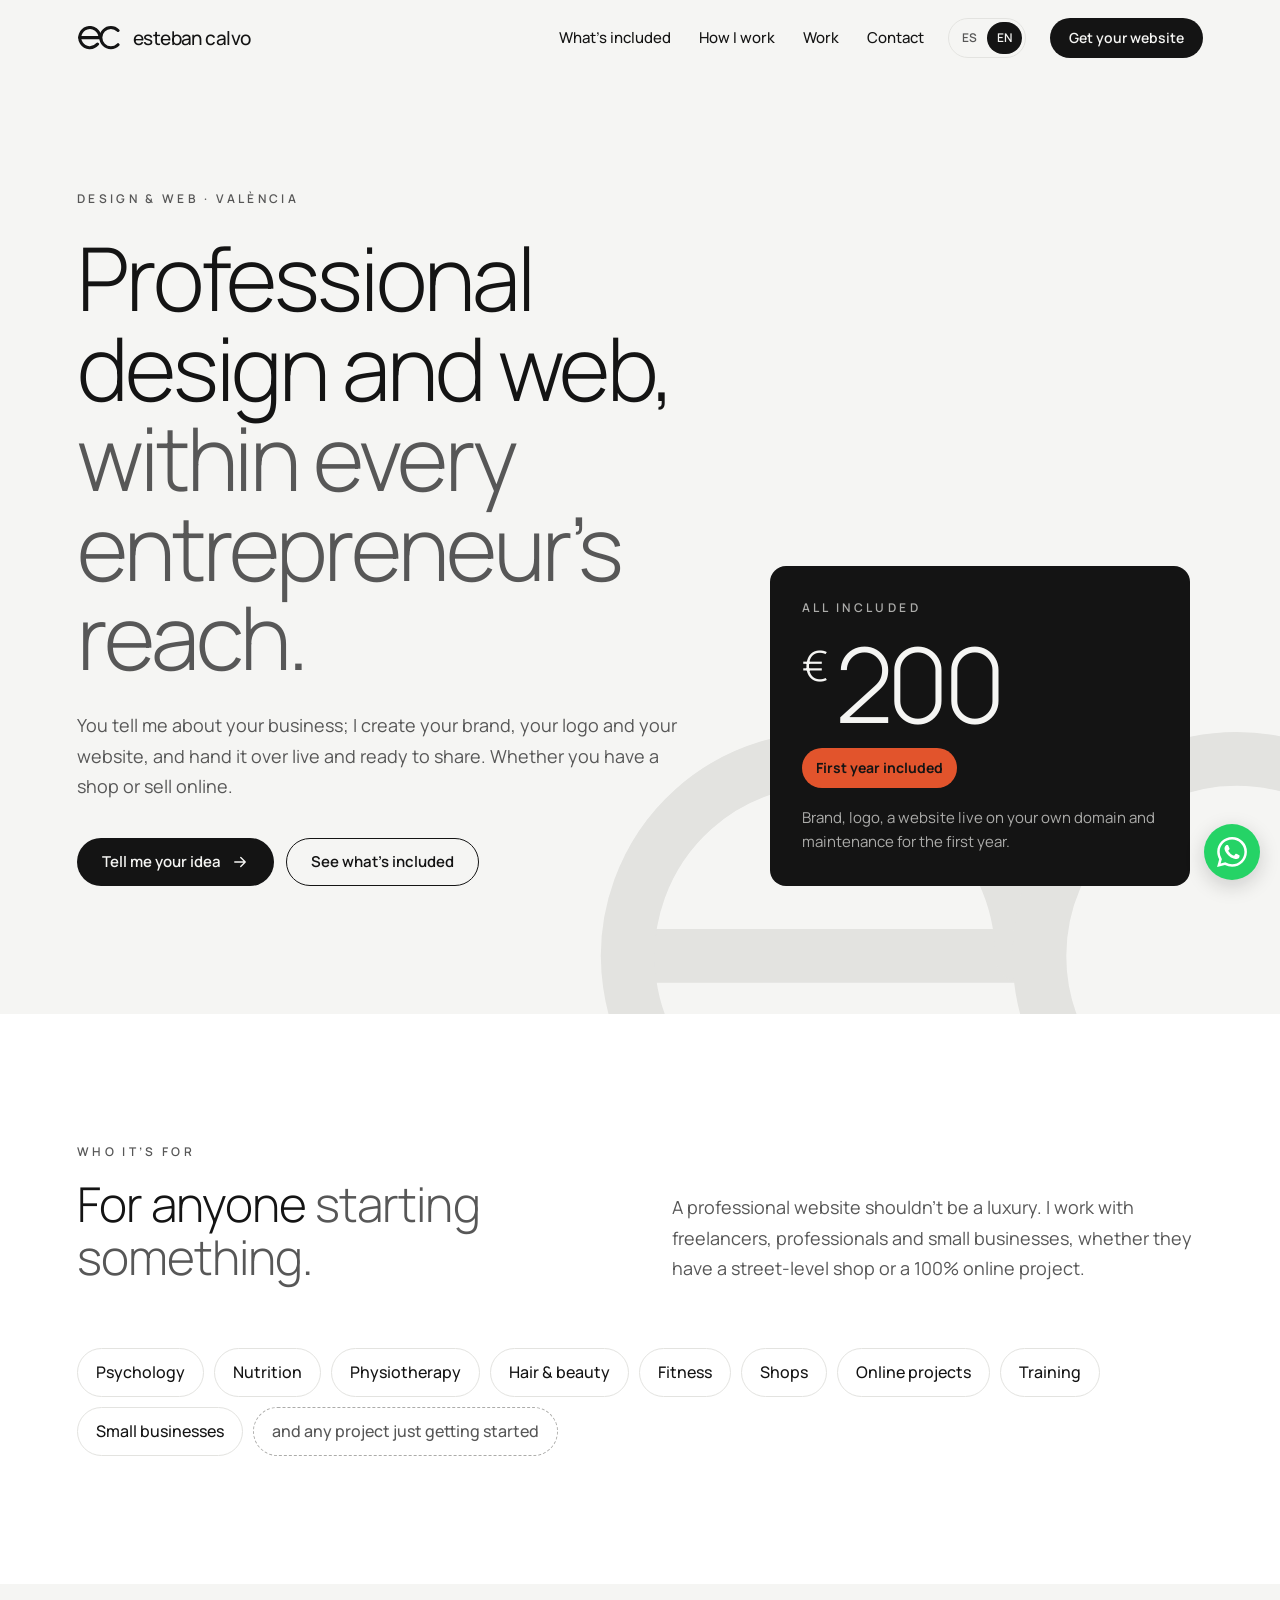
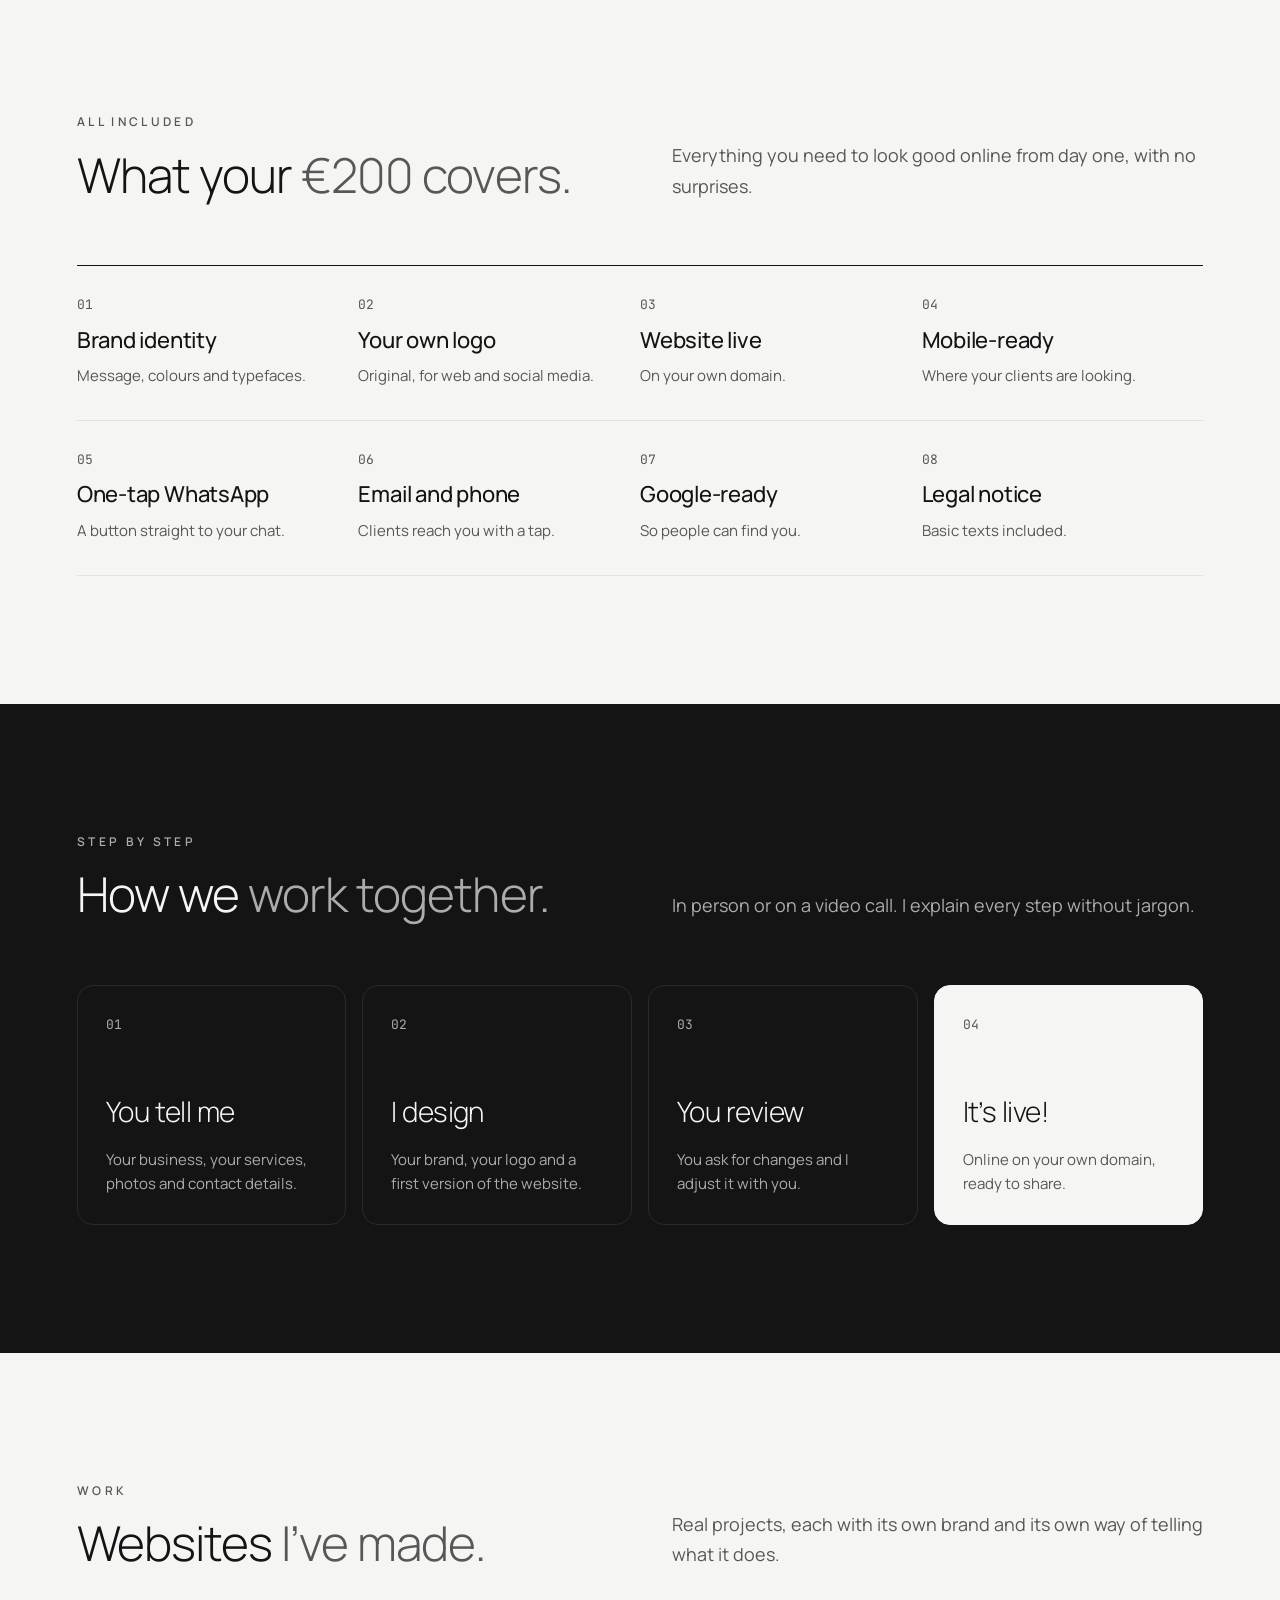
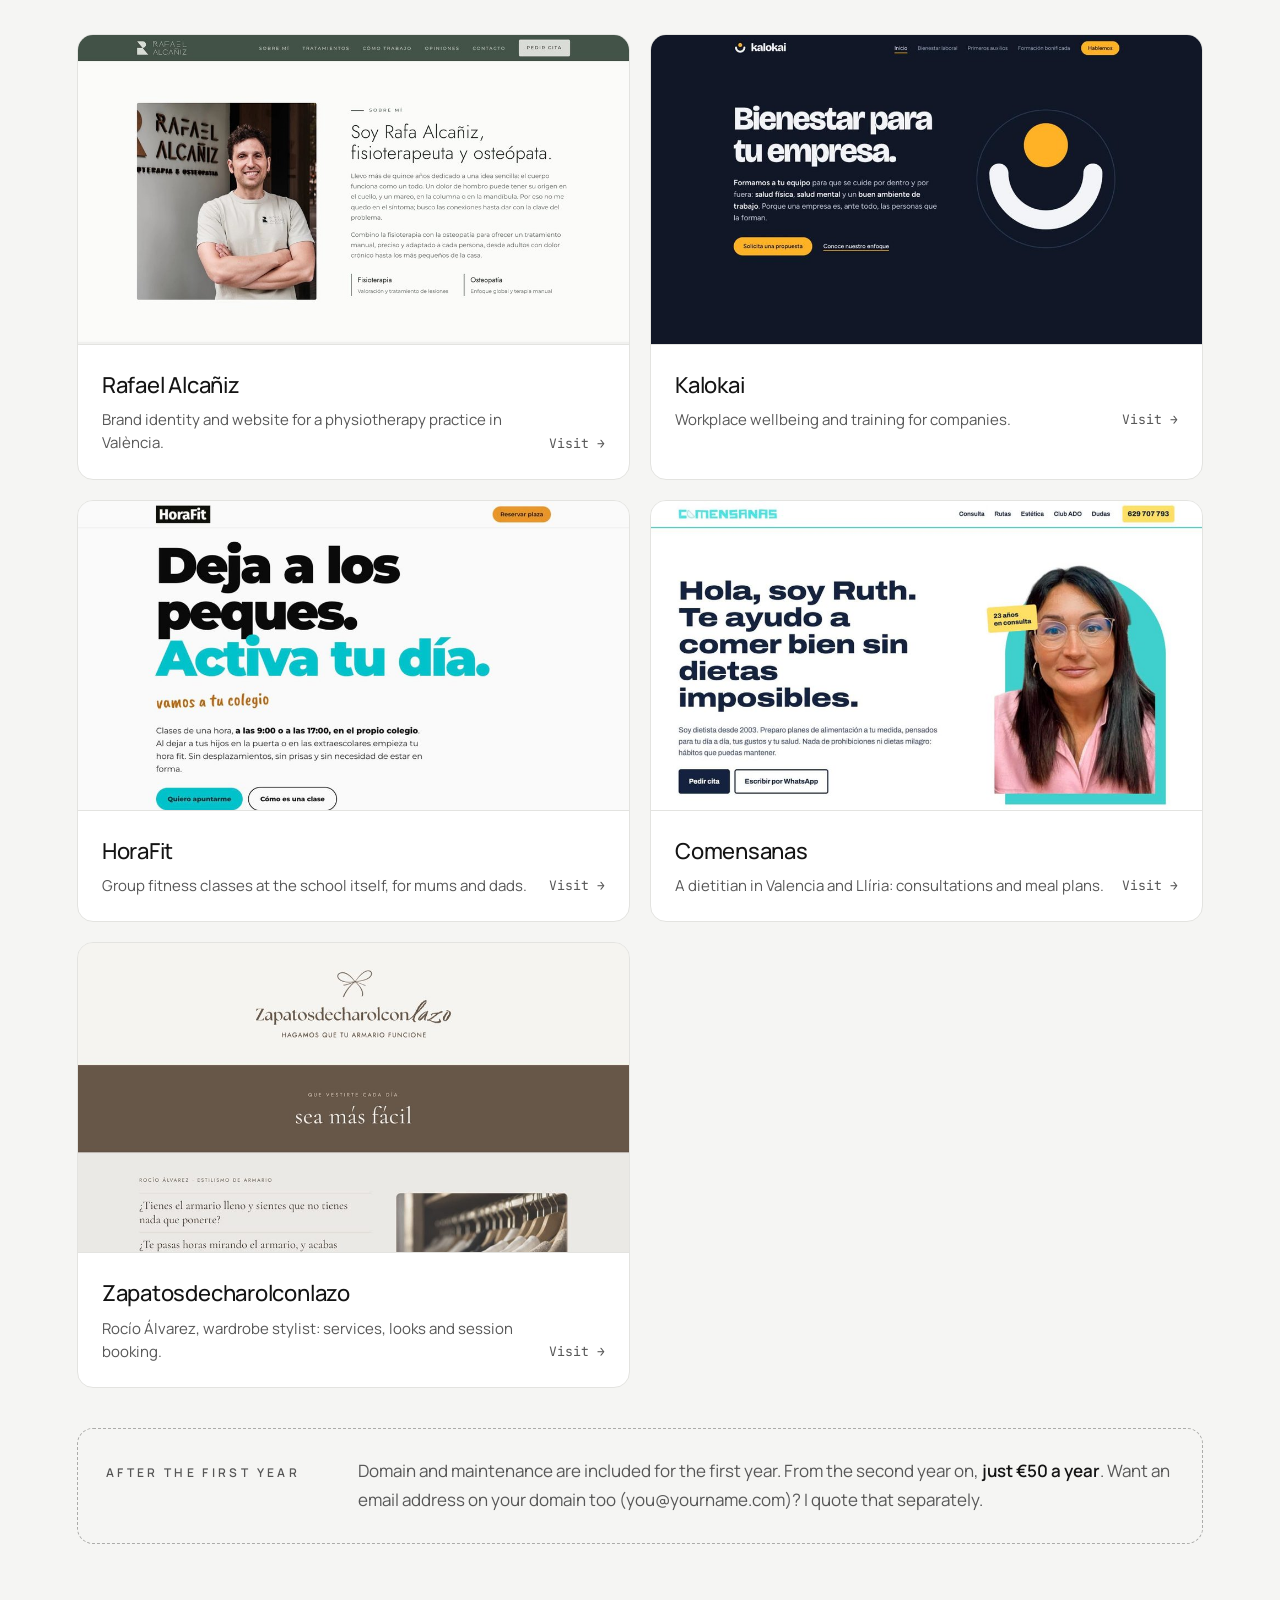
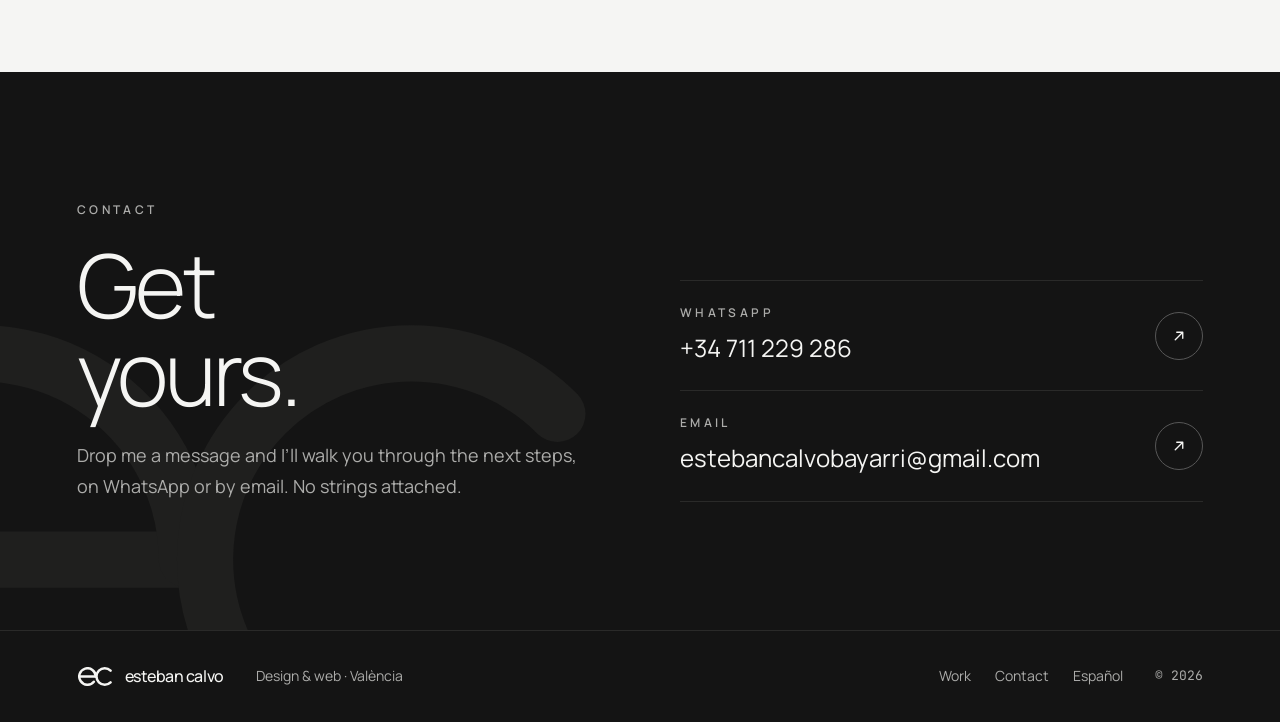
==== commit b6fed7a8: "Añade Zapatosdecharolconlazo a Trabajos (ES/EN) Co-Authored-By: Claude Opus 5.5 <noreply@anthropic.c" ====
--- a/en/index.html
+++ b/en/index.html
@@ -175,6 +175,10 @@
             <div class="work__media"><img src="../img/ejemplo-comensanas.jpg" alt="Comensanas website home page" width="1000" height="562" loading="lazy"></div>
             <div class="work__body"><div><h3>Comensanas</h3><p>A dietitian in Valencia and Llíria: consultations and meal plans.</p></div><span class="work__go">Visit →</span></div>
           </a>
+          <a class="work reveal" href="https://zapatosdecharolconlazo.es/" target="_blank" rel="noopener">
+            <div class="work__media"><img src="../img/ejemplo-rocio.jpg" alt="Zapatosdecharolconlazo website home page" width="1000" height="562" loading="lazy"></div>
+            <div class="work__body"><div><h3>Zapatosdecharolconlazo</h3><p>Rocío Álvarez, wardrobe stylist: services, looks and session booking.</p></div><span class="work__go">Visit →</span></div>
+          </a>
         </div>
 
         <div class="note reveal">
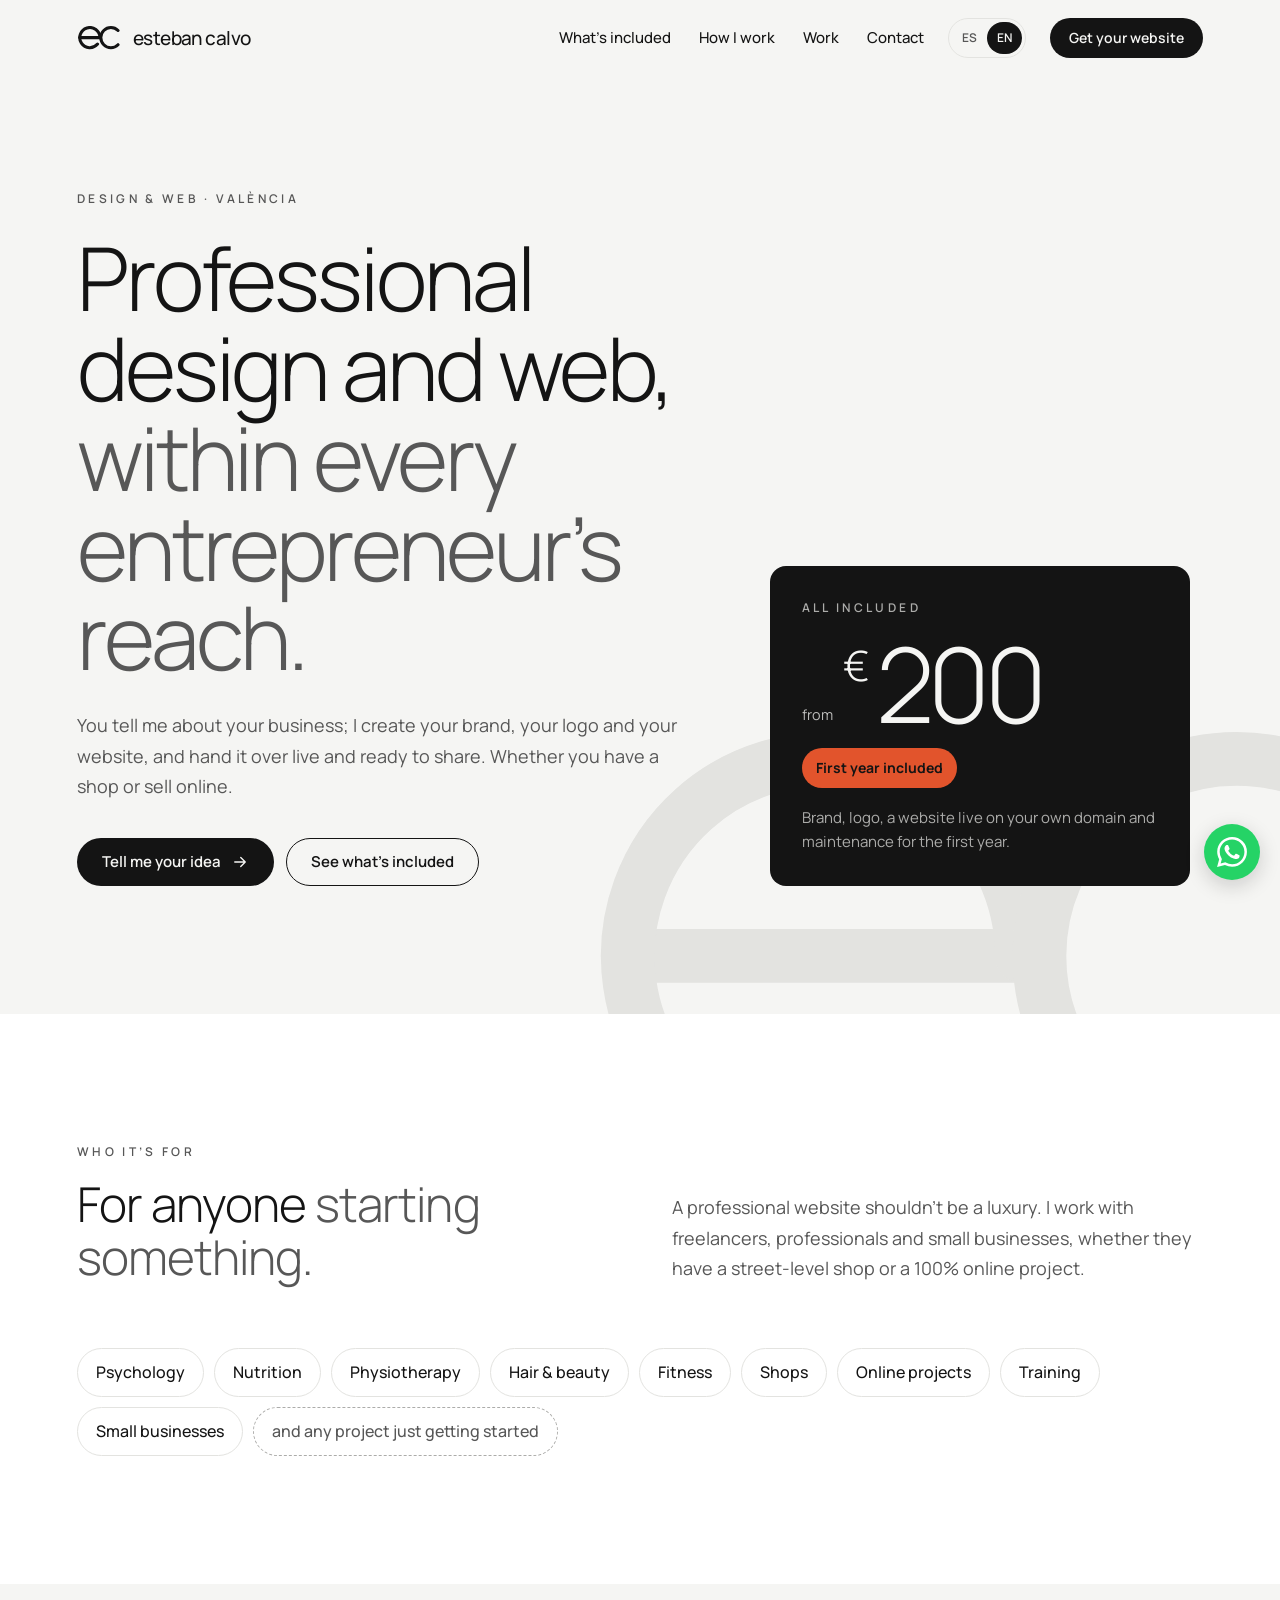
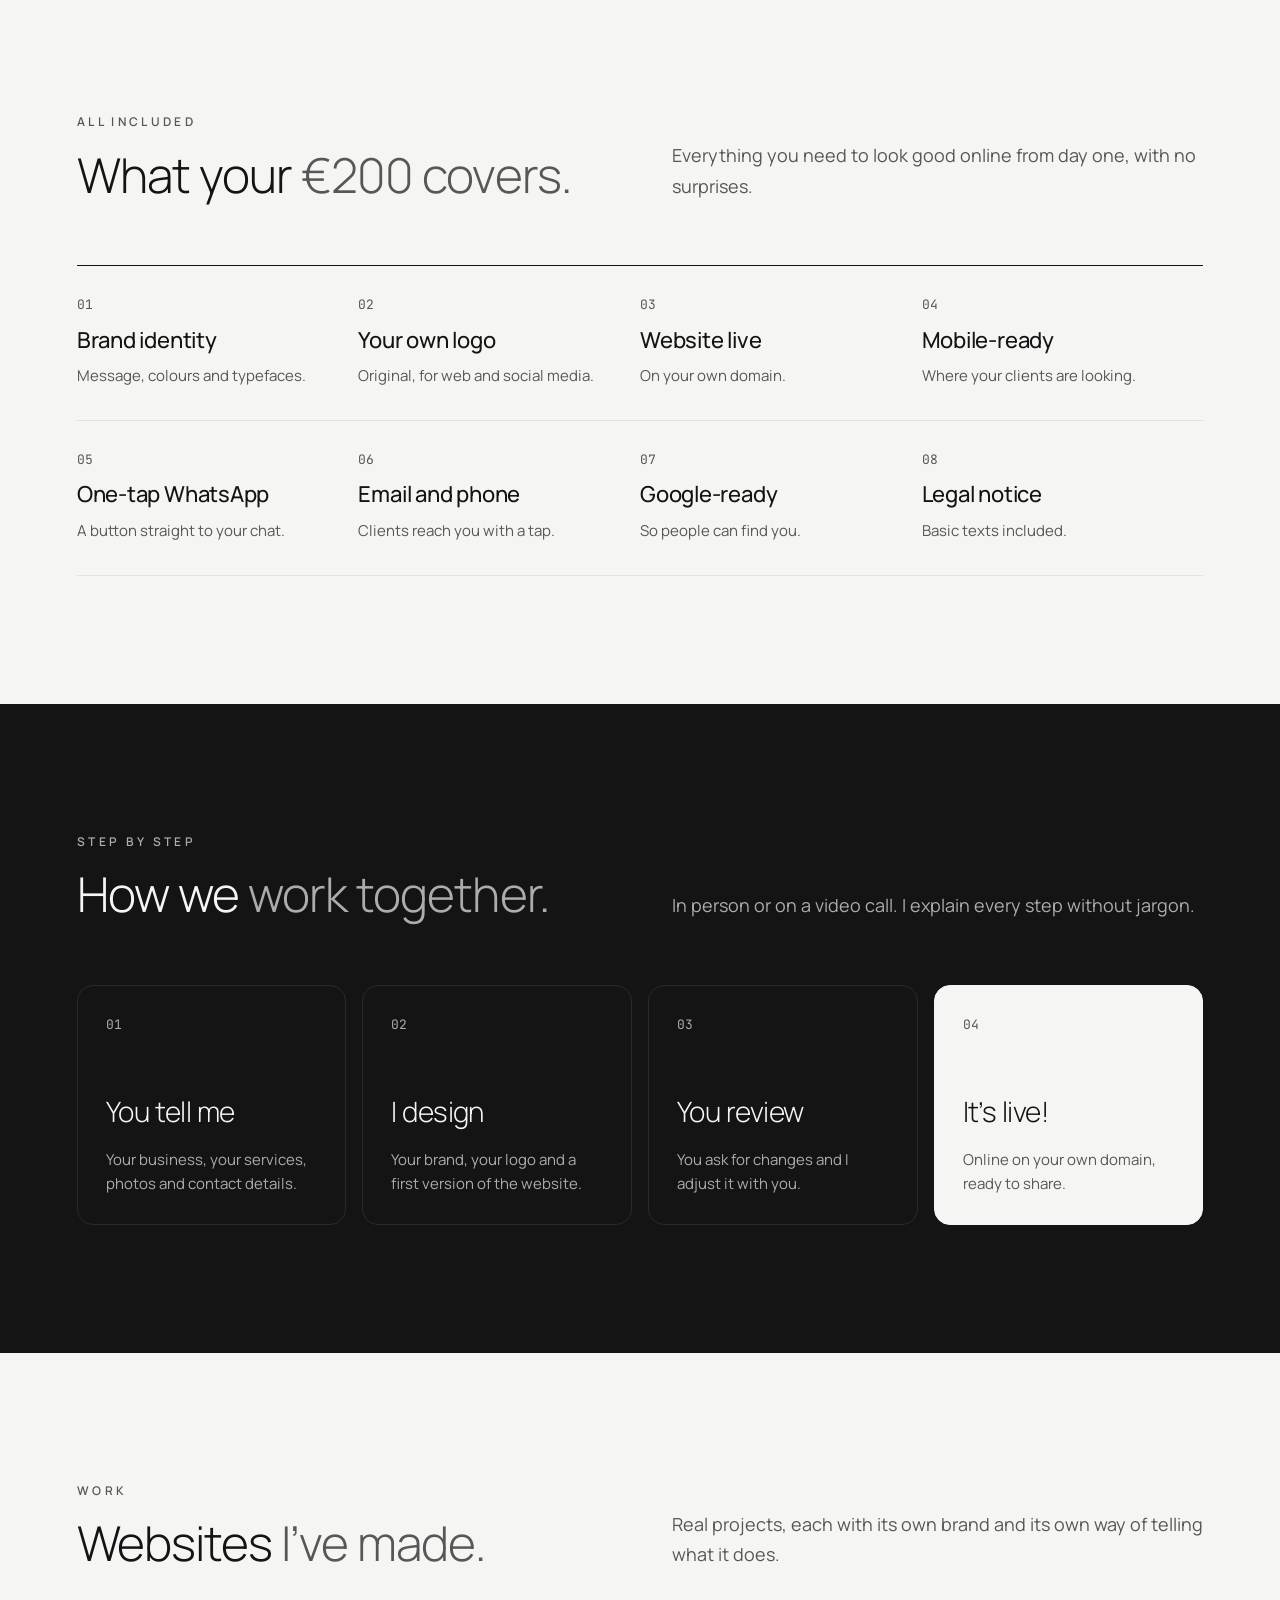
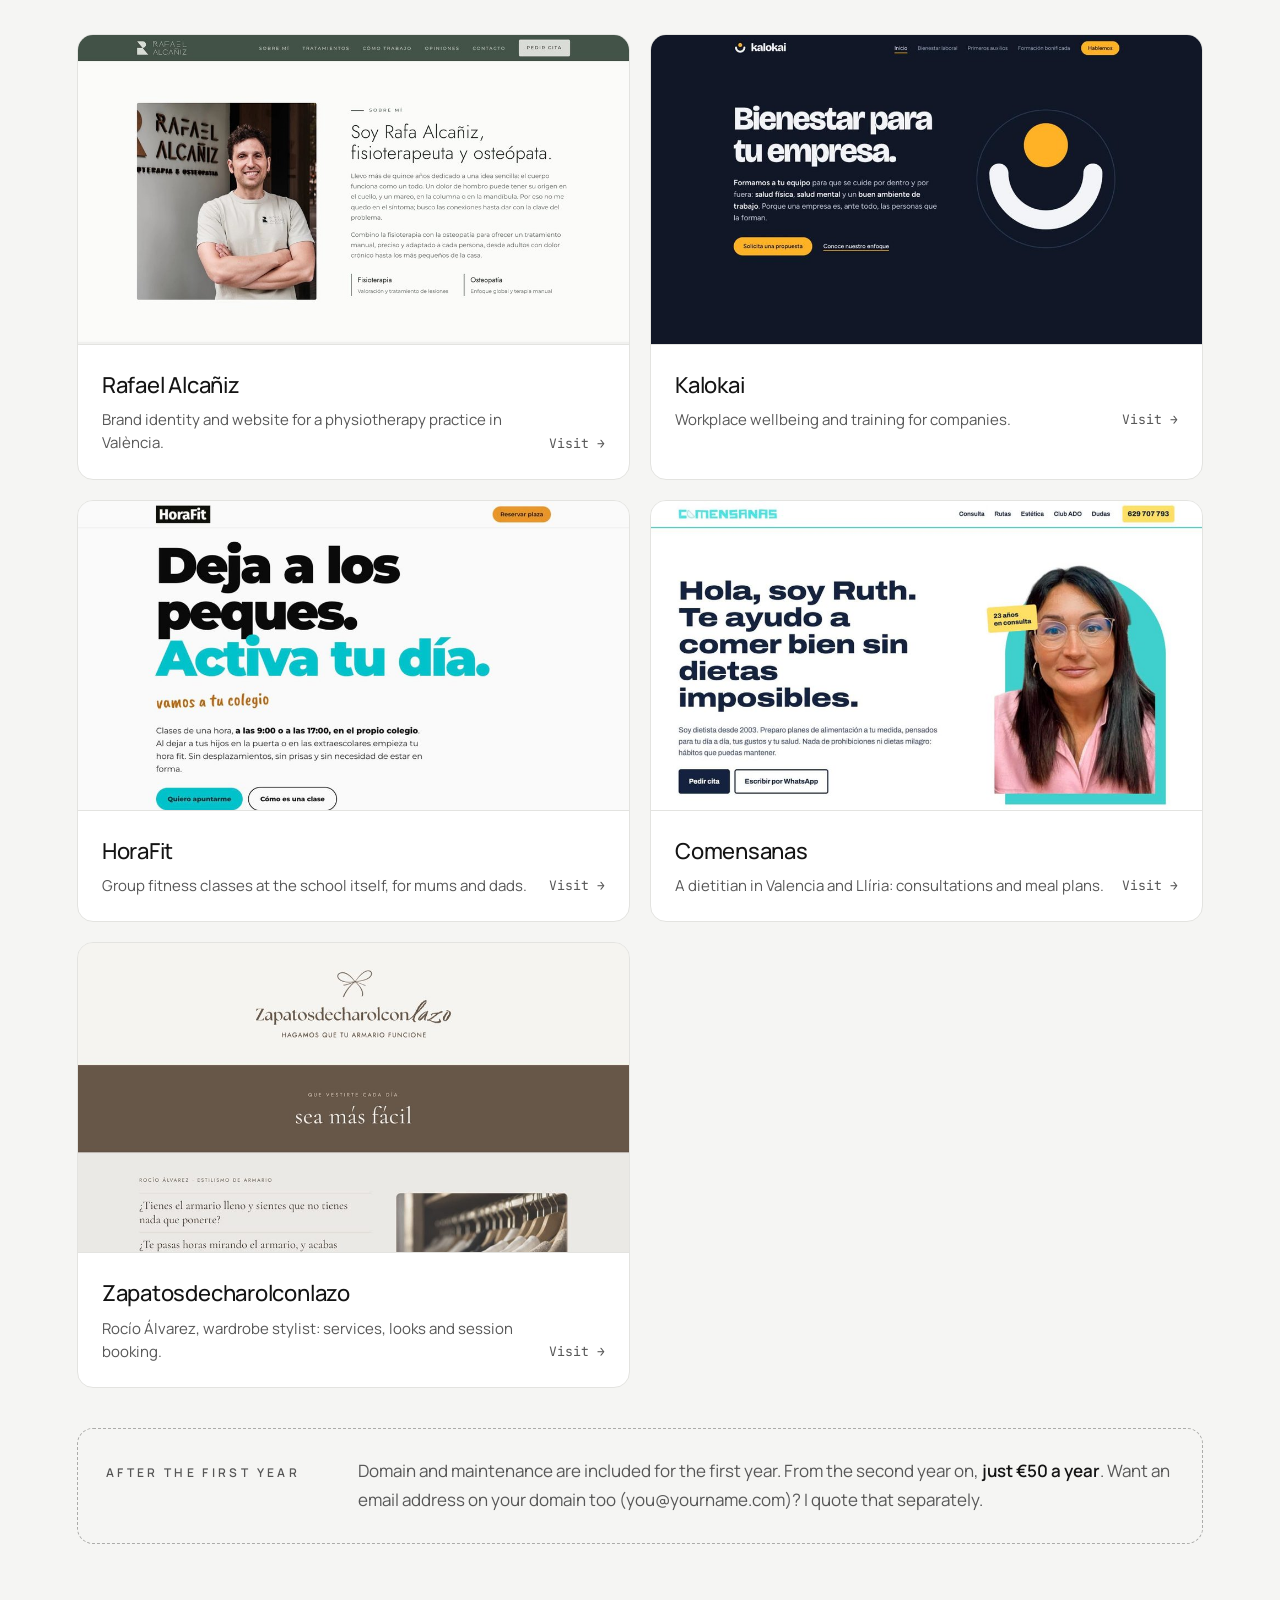
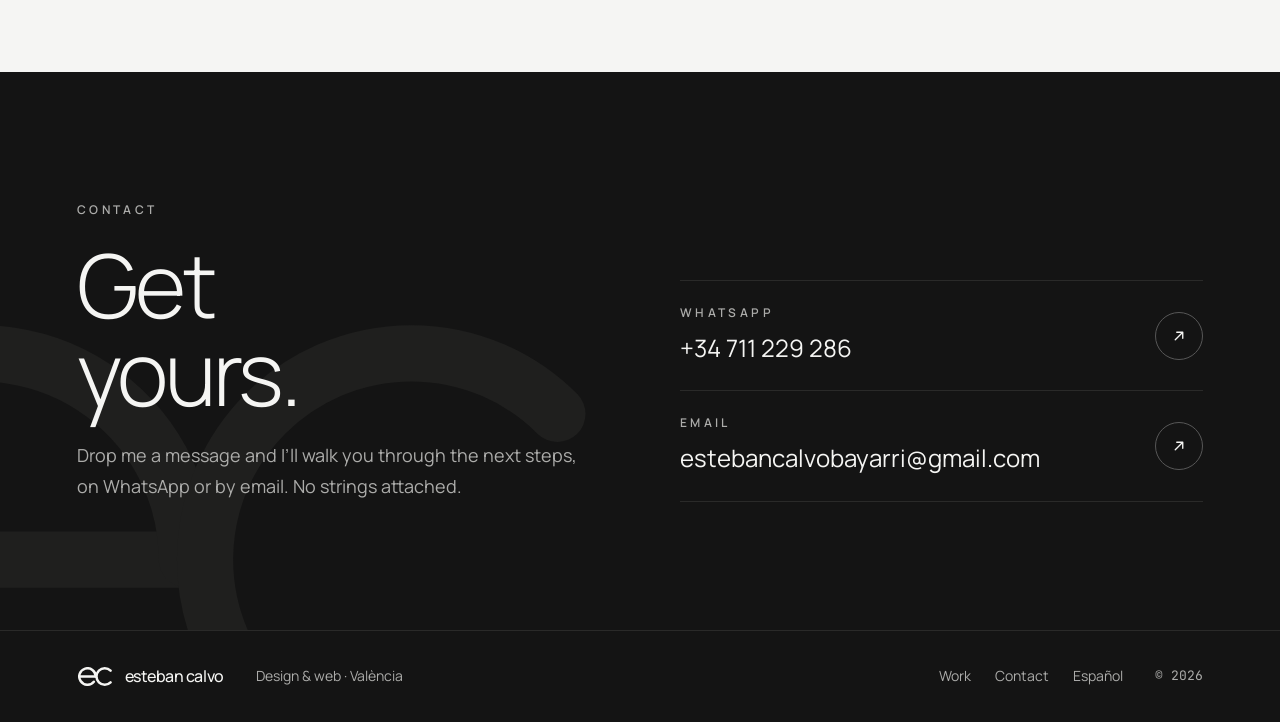
==== commit 1ded8bcc: "Añade «desde» al precio de la ficha (ES/EN) Co-Authored-By: Claude Opus 5.5 <noreply@anthropic.com> " ====
--- a/en/index.html
+++ b/en/index.html
@@ -78,7 +78,7 @@
 
         <aside class="price reveal" aria-label="Price">
           <span class="label">All included</span>
-          <div class="price__amount"><small>€</small>200</div>
+          <div class="price__amount"><span class="price__from">from</span><small>€</small>200</div>
           <span class="price__badge">First year included</span>
           <p>Brand, logo, a website live on your own domain and maintenance for the first year.</p>
         </aside>
--- a/assets/css/styles.css
+++ b/assets/css/styles.css
@@ -123,6 +123,7 @@
 }
 .price__amount { display: flex; align-items: flex-start; gap: 6px; font-size: clamp(4.5rem, 10vw, 6.5rem); font-weight: 300; letter-spacing: -.05em; line-height: .9; }
 .price__amount small { font-size: .4em; letter-spacing: 0; margin-top: .25em; }
+.price__from { align-self: flex-end; font-size: .9rem; font-weight: 400; letter-spacing: 0; color: inherit; opacity: .75; margin: 0 4px .55em 0; }
 .price__badge { justify-self: start; background: var(--ec-senal); color: var(--ec-tinta); font-size: .875rem; font-weight: 700; letter-spacing: 0; padding: 8px 14px; border-radius: var(--radius-pill); }
 .price p { color: var(--ec-niebla); font-size: .9375rem; line-height: 1.6; }
 .price .label { color: var(--ec-niebla); }
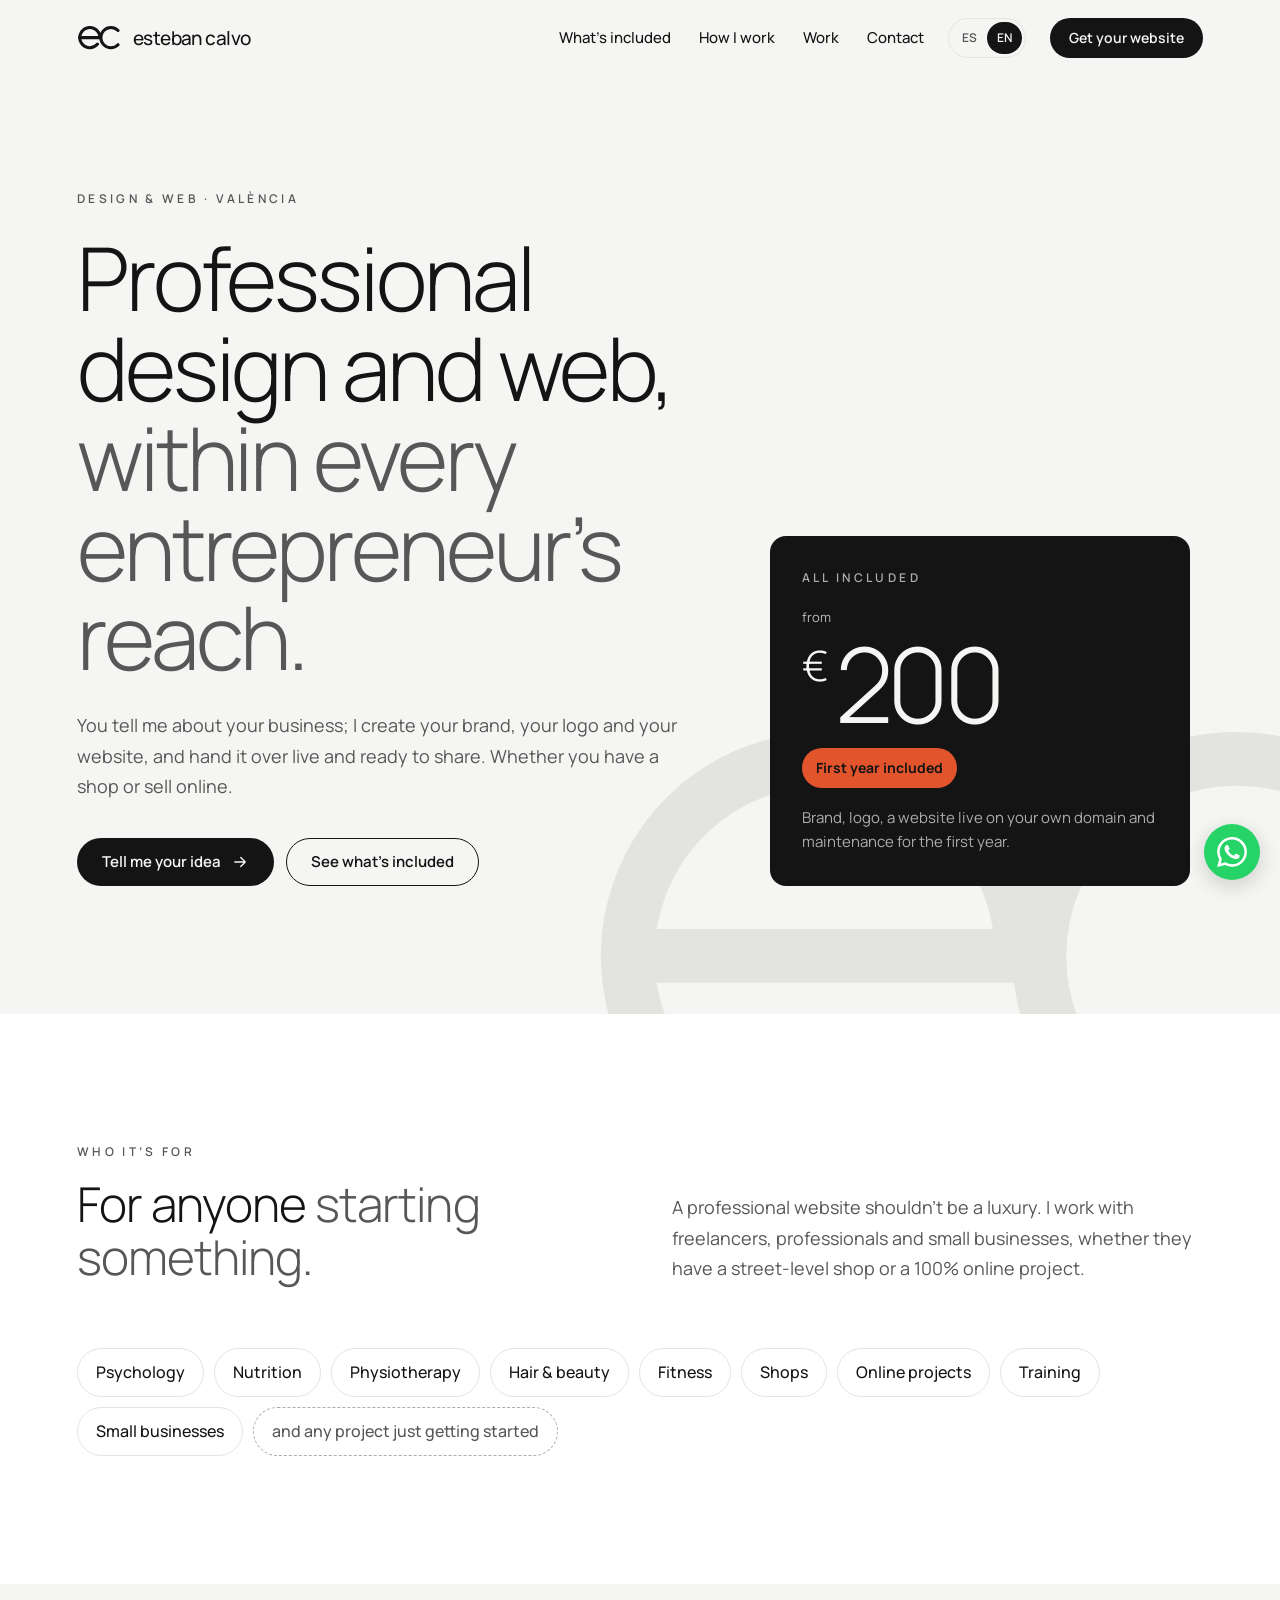
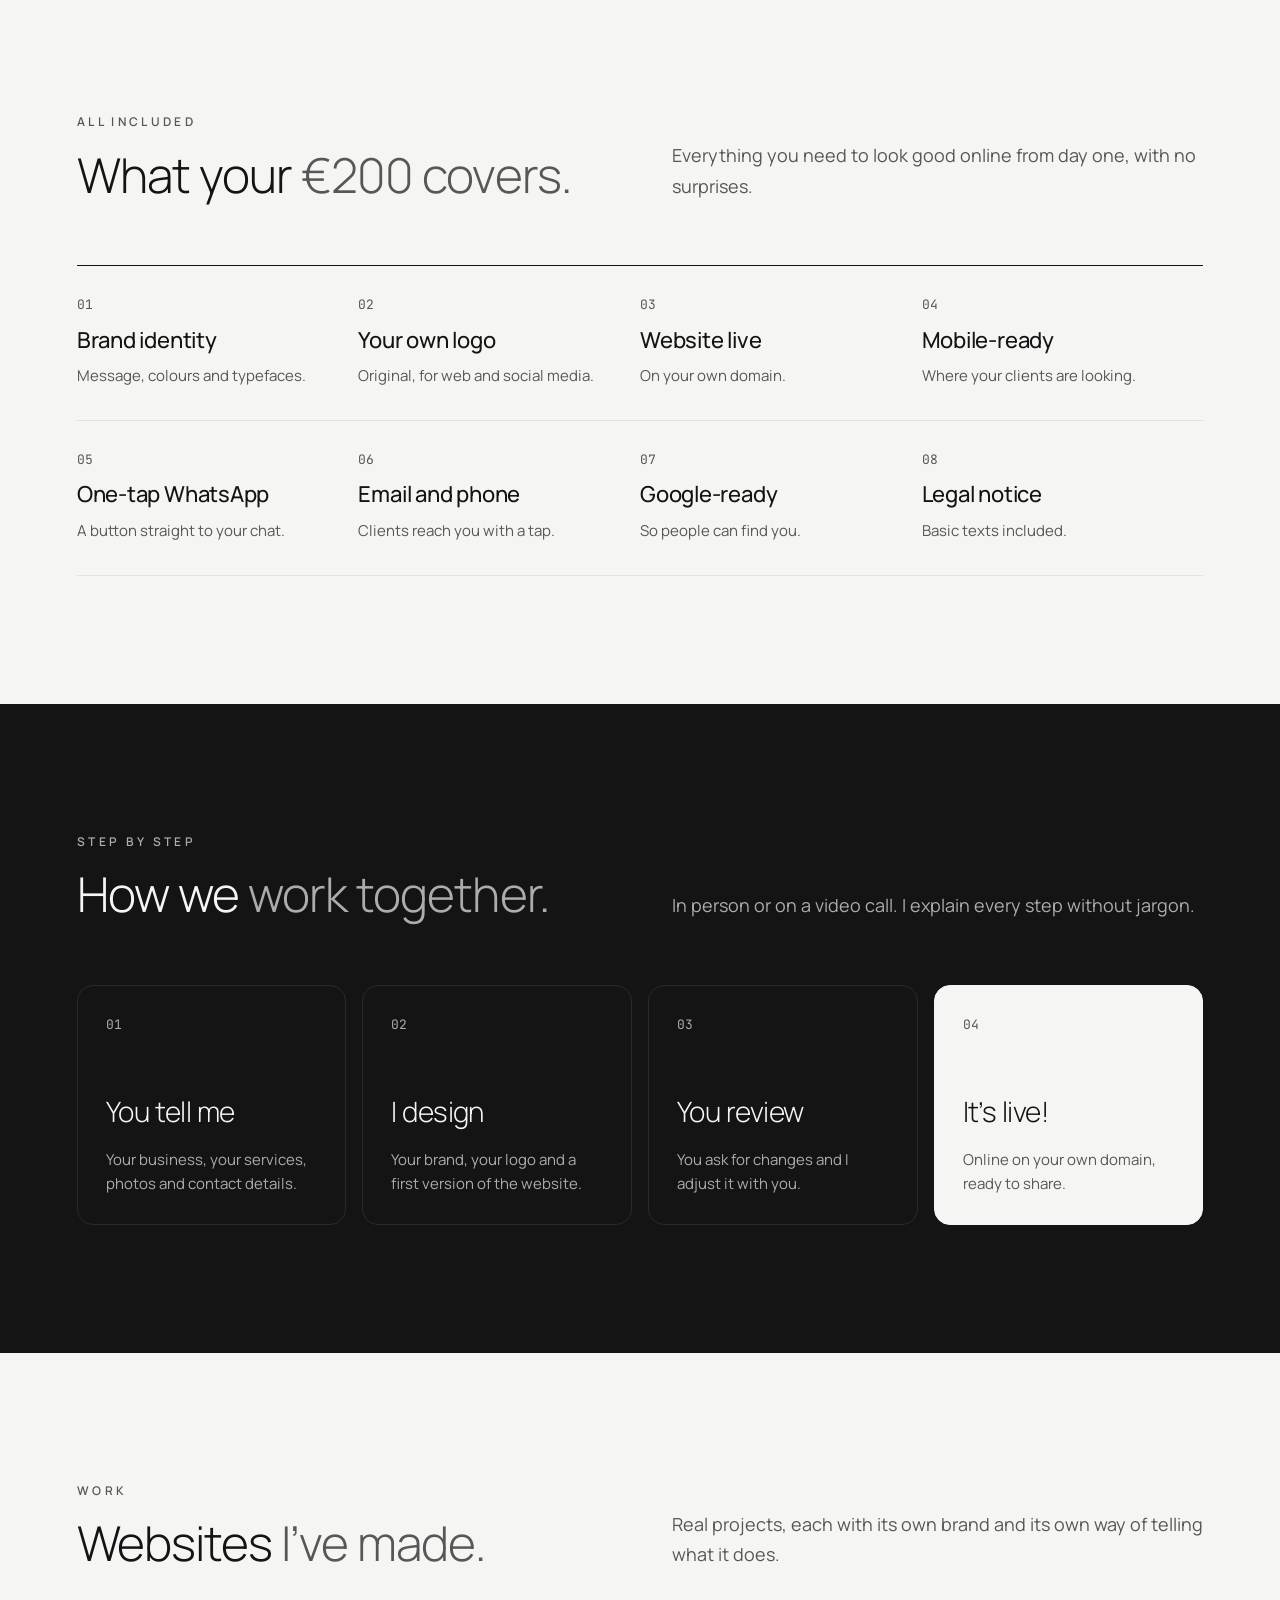
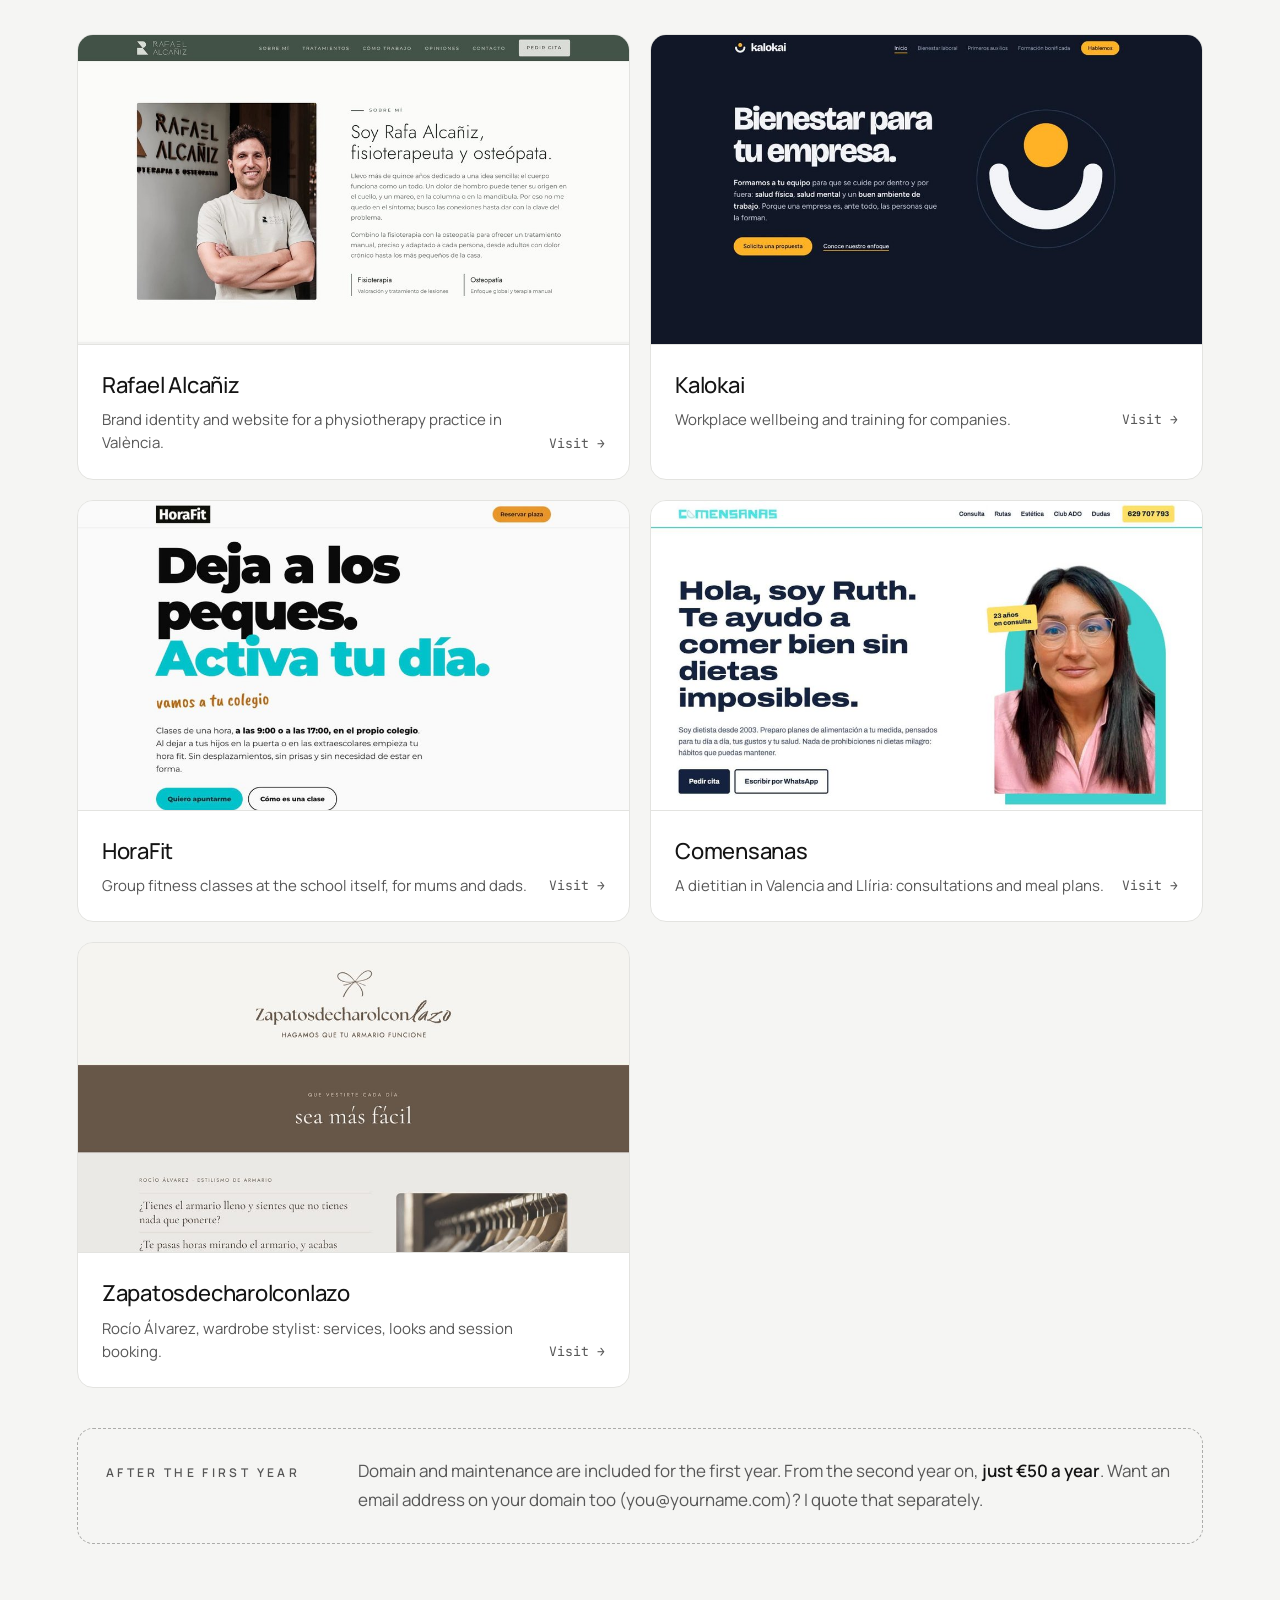
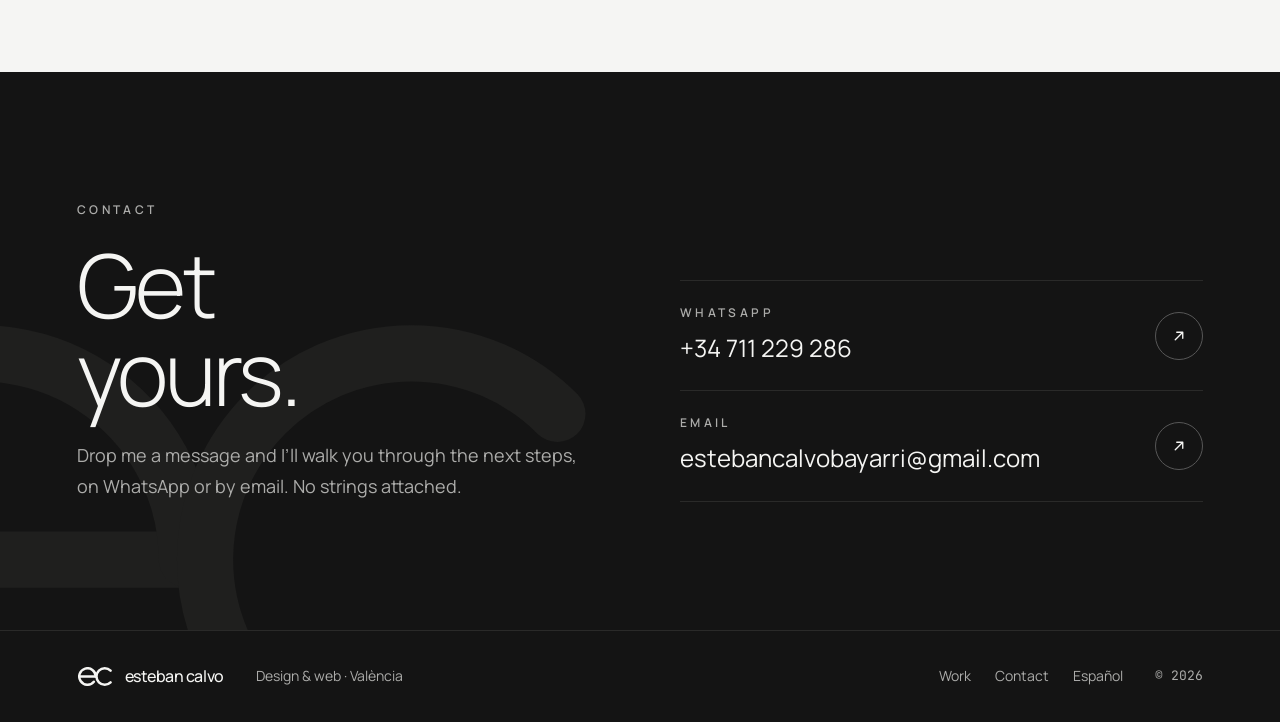
==== commit 388cc2f2: "Mueve «desde» entre la etiqueta y el precio, más pequeño Co-Authored-By: Claude Opus 5.5 <noreply@an" ====
--- a/en/index.html
+++ b/en/index.html
@@ -4,7 +4,7 @@
   <meta charset="utf-8">
   <meta name="viewport" content="width=device-width, initial-scale=1">
   <title>Esteban Calvo · Professional design and web for entrepreneurs</title>
-  <meta name="description" content="Brand, logo and a professional website live on your own domain for €200, all included. For freelancers, small businesses and online projects.">
+  <meta name="description" content="Brand, logo and a professional website live on your own domain from €200, all included. For freelancers, small businesses and online projects.">
   <meta name="theme-color" content="#F5F5F3">
   <link rel="icon" href="../assets/img/favicon.svg" type="image/svg+xml">
   <link rel="alternate" hreflang="es" href="https://ecwebdesign.es/">
@@ -19,7 +19,7 @@
   <meta property="og:image:type" content="image/jpeg">
   <meta property="og:image:width" content="1200">
   <meta property="og:image:height" content="630">
-  <meta property="og:image:alt" content="Esteban Calvo · Professional design and web, within every entrepreneur’s reach. All included for €200.">
+  <meta property="og:image:alt" content="Esteban Calvo · Professional design and web, within every entrepreneur’s reach. All included from €200.">
   <meta name="twitter:card" content="summary_large_image">
   <link rel="preconnect" href="https://fonts.googleapis.com">
   <link rel="preconnect" href="https://fonts.gstatic.com" crossorigin>
@@ -78,7 +78,8 @@
 
         <aside class="price reveal" aria-label="Price">
           <span class="label">All included</span>
-          <div class="price__amount"><span class="price__from">from</span><small>€</small>200</div>
+          <span class="price__from">from</span>
+          <div class="price__amount"><small>€</small>200</div>
           <span class="price__badge">First year included</span>
           <p>Brand, logo, a website live on your own domain and maintenance for the first year.</p>
         </aside>
--- a/assets/css/styles.css
+++ b/assets/css/styles.css
@@ -123,7 +123,7 @@
 }
 .price__amount { display: flex; align-items: flex-start; gap: 6px; font-size: clamp(4.5rem, 10vw, 6.5rem); font-weight: 300; letter-spacing: -.05em; line-height: .9; }
 .price__amount small { font-size: .4em; letter-spacing: 0; margin-top: .25em; }
-.price__from { align-self: flex-end; font-size: .9rem; font-weight: 400; letter-spacing: 0; color: inherit; opacity: .75; margin: 0 4px .55em 0; }
+.price__from { font-size: .8125rem; font-weight: 400; letter-spacing: .02em; opacity: .75; margin-bottom: -10px; }
 .price__badge { justify-self: start; background: var(--ec-senal); color: var(--ec-tinta); font-size: .875rem; font-weight: 700; letter-spacing: 0; padding: 8px 14px; border-radius: var(--radius-pill); }
 .price p { color: var(--ec-niebla); font-size: .9375rem; line-height: 1.6; }
 .price .label { color: var(--ec-niebla); }
